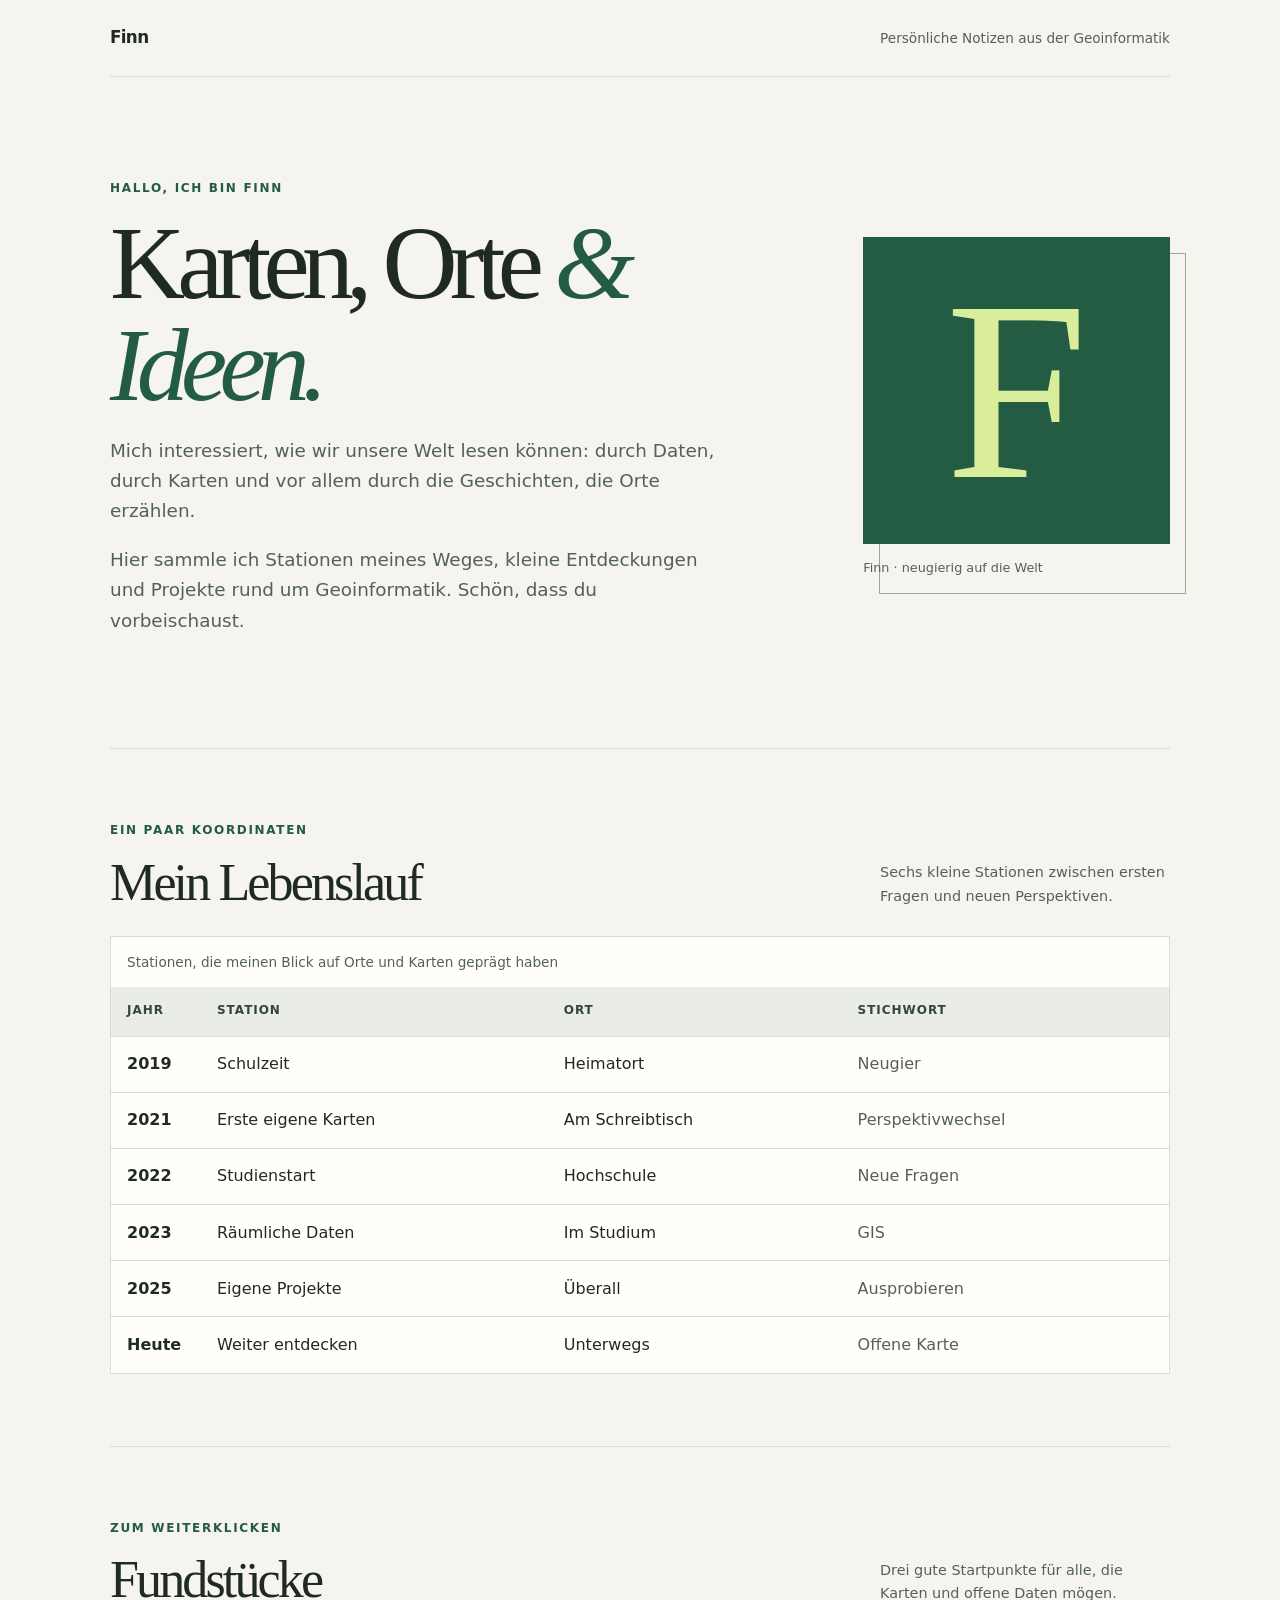
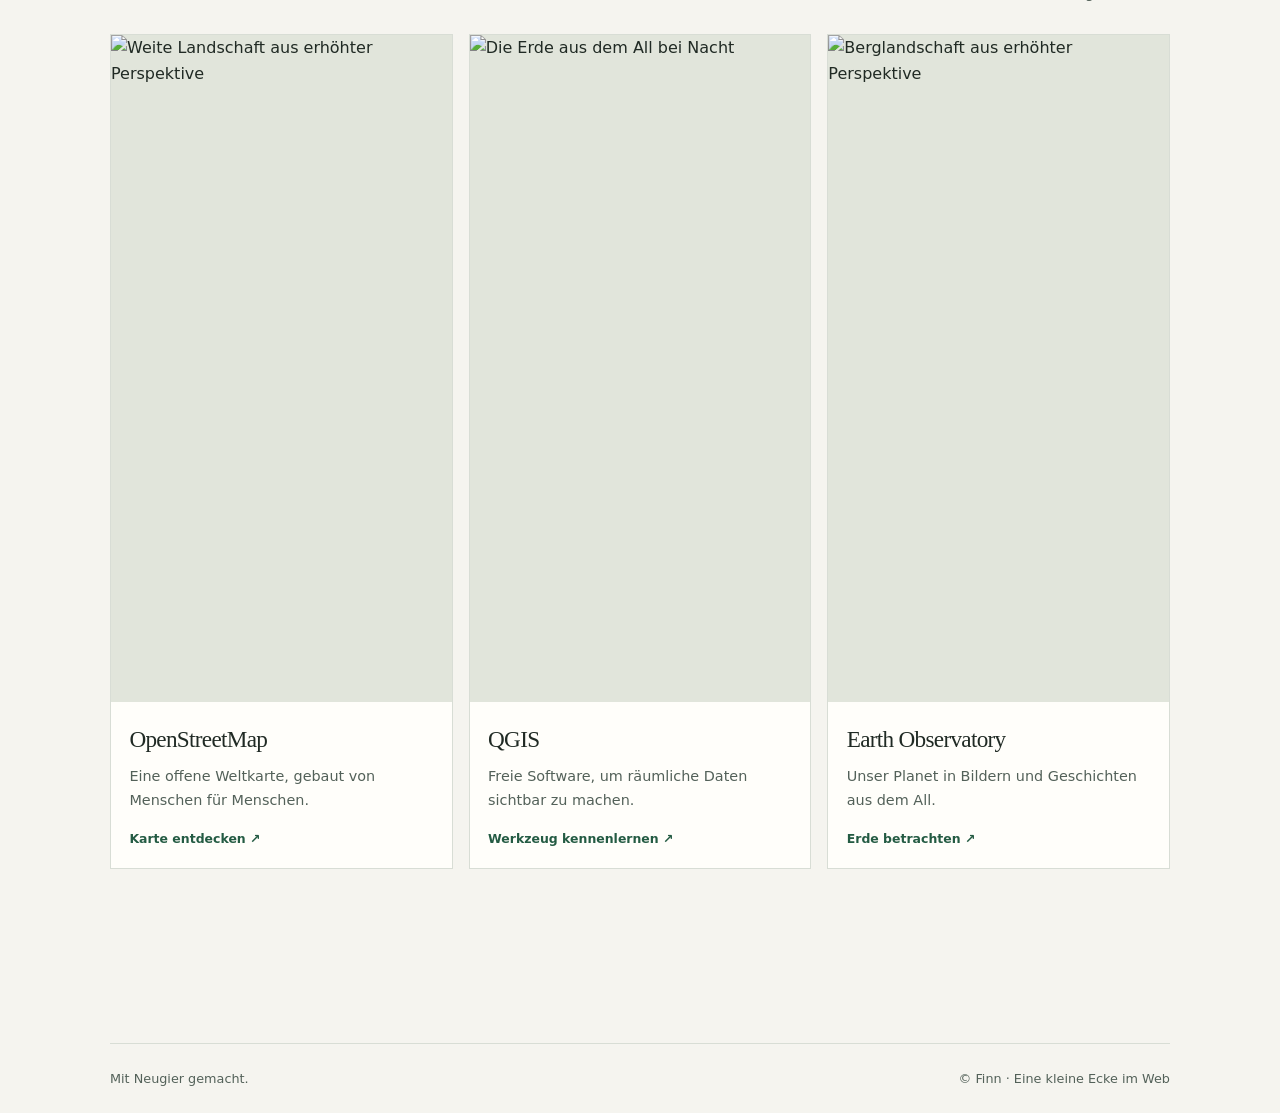
==== index.html @ 5c7593a6 "Meine erste Website" ====
<!doctype html>
<html lang="de">
<head>
  <meta charset="utf-8">
  <meta name="viewport" content="width=device-width, initial-scale=1">
  <meta name="theme-color" content="#f5f4ef">
  <meta name="description" content="Die persönliche Startseite von Finn – unterwegs zwischen Karten, Orten und Ideen.">
  <title>Finn — Karten, Orte, Ideen</title>
  <style>
    :root {
      color-scheme: light;
      --paper: #f5f4ef;
      --surface: #fffefa;
      --ink: #202a24;
      --muted: #536159;
      --line: #d8ddd5;
      --green: #245b43;
      --lime: #d9ed9a;
      --serif: Georgia, "Times New Roman", serif;
      --sans: system-ui, -apple-system, BlinkMacSystemFont, "Segoe UI", sans-serif;
    }

    * {
      box-sizing: border-box;
    }

    html {
      scroll-behavior: smooth;
    }

    body {
      margin: 0;
      background: var(--paper);
      color: var(--ink);
      font-family: var(--sans);
      font-size: 1rem;
      line-height: 1.65;
    }

    a {
      color: var(--green);
    }

    a:focus-visible {
      outline: 3px solid #9b5a16;
      outline-offset: 4px;
      border-radius: 2px;
    }

    .page {
      width: min(100% - 3rem, 1060px);
      margin-inline: auto;
    }

    .site-header {
      display: flex;
      align-items: center;
      justify-content: space-between;
      gap: 1rem;
      padding-block: 1.5rem;
      border-bottom: 1px solid var(--line);
    }

    .wordmark {
      color: var(--ink);
      font-size: 1.05rem;
      font-weight: 750;
      letter-spacing: -0.04em;
      text-decoration: none;
    }

    .header-note {
      margin: 0;
      color: var(--muted);
      font-size: 0.85rem;
    }

    main {
      padding-block: clamp(3rem, 8vw, 6.5rem);
    }

    .intro {
      display: grid;
      grid-template-columns: minmax(0, 1.5fr) minmax(220px, 0.7fr);
      align-items: center;
      gap: clamp(2rem, 8vw, 6rem);
      padding-bottom: clamp(4rem, 9vw, 7rem);
    }

    .eyebrow,
    .section-label {
      margin: 0 0 0.8rem;
      color: var(--green);
      font-size: 0.75rem;
      font-weight: 750;
      letter-spacing: 0.14em;
      text-transform: uppercase;
    }

    h1,
    h2,
    h3,
    p {
      margin-top: 0;
    }

    h1 {
      max-width: 700px;
      margin-bottom: 1.25rem;
      font-family: var(--serif);
      font-size: clamp(3.3rem, 9vw, 6.5rem);
      font-weight: 400;
      letter-spacing: -0.075em;
      line-height: 0.98;
    }

    h1 span {
      color: var(--green);
      font-style: italic;
    }

    .intro-copy {
      max-width: 610px;
      color: var(--muted);
      font-size: clamp(1rem, 1.7vw, 1.15rem);
    }

    .intro-copy p:last-child {
      margin-bottom: 0;
    }

    .brand-mark {
      margin: 0;
      position: relative;
      isolation: isolate;
    }

    .brand-mark::before {
      position: absolute;
      z-index: -1;
      inset: 1rem -1rem -1rem 1rem;
      border: 1px solid #9aa994;
      content: "";
    }

    .monogram {
      display: grid;
      width: 100%;
      aspect-ratio: 1;
      place-items: center;
      background: var(--green);
      color: var(--lime);
      font-family: var(--serif);
      font-size: clamp(9rem, 22vw, 16rem);
      line-height: 1;
    }

    .brand-mark figcaption {
      margin-top: 0.8rem;
      color: var(--muted);
      font-size: 0.8rem;
    }

    .section {
      padding-block: clamp(2.75rem, 6vw, 4.5rem);
      border-top: 1px solid var(--line);
    }

    .section-heading {
      display: flex;
      align-items: end;
      justify-content: space-between;
      gap: 1.5rem;
      margin-bottom: 1.6rem;
    }

    .section-heading h2 {
      margin-bottom: 0;
      font-family: var(--serif);
      font-size: clamp(2rem, 5vw, 3.25rem);
      font-weight: 400;
      letter-spacing: -0.055em;
      line-height: 1.1;
    }

    .section-heading > p {
      max-width: 290px;
      margin-bottom: 0.15rem;
      color: var(--muted);
      font-size: 0.9rem;
    }

    .table-wrap {
      overflow-x: auto;
      border: 1px solid var(--line);
      background: var(--surface);
    }

    table {
      width: 100%;
      border-collapse: collapse;
      text-align: left;
    }

    caption {
      padding: 0.85rem 1rem;
      color: var(--muted);
      font-size: 0.85rem;
      text-align: left;
    }

    th,
    td {
      padding: 0.9rem 1rem;
      border-top: 1px solid var(--line);
      vertical-align: top;
    }

    thead th {
      border-top: 0;
      background: #e9ede5;
      color: #34463a;
      font-size: 0.75rem;
      font-weight: 750;
      letter-spacing: 0.08em;
      text-transform: uppercase;
    }

    tbody th {
      width: 90px;
      font-variant-numeric: tabular-nums;
      font-weight: 650;
    }

    td:last-child {
      color: var(--muted);
    }

    .gallery {
      display: grid;
      grid-template-columns: repeat(3, minmax(0, 1fr));
      gap: 1rem;
    }

    .card {
      display: flex;
      min-width: 0;
      flex-direction: column;
      overflow: hidden;
      border: 1px solid var(--line);
      background: var(--surface);
      color: var(--ink);
      text-decoration: none;
      transition: transform 160ms ease, border-color 160ms ease;
    }

    .card:hover {
      transform: translateY(-4px);
      border-color: var(--green);
    }

    .card img {
      display: block;
      width: 100%;
      aspect-ratio: 1.35 / 1;
      background: #e1e5db;
      object-fit: cover;
    }

    .card-copy {
      display: flex;
      flex: 1;
      flex-direction: column;
      padding: 1.15rem;
    }

    .card h3 {
      margin-bottom: 0.4rem;
      font-family: var(--serif);
      font-size: 1.45rem;
      font-weight: 400;
      letter-spacing: -0.03em;
    }

    .card p {
      margin-bottom: 1rem;
      color: var(--muted);
      font-size: 0.9rem;
    }

    .card .card-link {
      margin-top: auto;
      color: var(--green);
      font-size: 0.78rem;
      font-weight: 750;
    }

    .site-footer {
      display: flex;
      justify-content: space-between;
      gap: 1rem;
      padding-block: 1.5rem;
      border-top: 1px solid var(--line);
      color: var(--muted);
      font-size: 0.8rem;
    }

    .site-footer p {
      margin: 0;
    }

    @media (max-width: 700px) {
      .intro {
        grid-template-columns: minmax(0, 1fr);
        gap: 2.5rem;
      }

      .brand-mark {
        width: min(75%, 340px);
        margin-inline: auto;
      }

      .section-heading {
        align-items: start;
        flex-direction: column;
        gap: 0.7rem;
      }

      .gallery {
        grid-template-columns: 1fr;
      }

      .card {
        display: grid;
        grid-template-columns: minmax(110px, 0.8fr) minmax(0, 1.2fr);
      }

      .card img {
        height: 100%;
        aspect-ratio: auto;
      }
    }

    @media (max-width: 460px) {
      .page {
        width: min(100% - 2rem, 1060px);
      }

      .header-note {
        max-width: 130px;
        text-align: right;
      }

      th,
      td {
        padding: 0.75rem 0.65rem;
      }

      thead th {
        font-size: 0.67rem;
      }

      .card {
        grid-template-columns: 1fr;
      }

      .card img {
        aspect-ratio: 1.8 / 1;
      }

      .site-footer {
        flex-direction: column;
      }
    }

    @media (prefers-reduced-motion: reduce) {
      *,
      *::before,
      *::after {
        scroll-behavior: auto !important;
        transition-duration: 0.01ms !important;
      }
    }
  </style>
</head>
<body>
  <div class="page">
    <header class="site-header">
      <a class="wordmark" href="#start" aria-label="Finn — zum Seitenanfang">Finn</a>
      <p class="header-note">Persönliche Notizen aus der Geoinformatik</p>
    </header>

    <main id="start">
      <section class="intro" aria-labelledby="intro-title">
        <div>
          <p class="eyebrow">Hallo, ich bin Finn</p>
          <h1 id="intro-title">Karten, Orte <span>&amp; Ideen.</span></h1>
          <div class="intro-copy">
            <p>Mich interessiert, wie wir unsere Welt lesen können: durch Daten, durch Karten und vor allem durch die Geschichten, die Orte erzählen.</p>
            <p>Hier sammle ich Stationen meines Weges, kleine Entdeckungen und Projekte rund um Geoinformatik. Schön, dass du vorbeischaust.</p>
          </div>
        </div>
        <figure class="brand-mark">
          <div class="monogram" role="img" aria-label="Logo mit dem Buchstaben F">F</div>
          <figcaption>Finn · neugierig auf die Welt</figcaption>
        </figure>
      </section>

      <section class="section" aria-labelledby="weg-title">
        <div class="section-heading">
          <div>
            <p class="section-label">Ein paar Koordinaten</p>
            <h2 id="weg-title">Mein Lebenslauf</h2>
          </div>
          <p>Sechs kleine Stationen zwischen ersten Fragen und neuen Perspektiven.</p>
        </div>
        <div class="table-wrap">
          <table>
            <caption>Stationen, die meinen Blick auf Orte und Karten geprägt haben</caption>
            <thead>
              <tr>
                <th scope="col">Jahr</th>
                <th scope="col">Station</th>
                <th scope="col">Ort</th>
                <th scope="col">Stichwort</th>
              </tr>
            </thead>
            <tbody>
              <tr>
                <th scope="row">2019</th>
                <td>Schulzeit</td>
                <td>Heimatort</td>
                <td>Neugier</td>
              </tr>
              <tr>
                <th scope="row">2021</th>
                <td>Erste eigene Karten</td>
                <td>Am Schreibtisch</td>
                <td>Perspektivwechsel</td>
              </tr>
              <tr>
                <th scope="row">2022</th>
                <td>Studienstart</td>
                <td>Hochschule</td>
                <td>Neue Fragen</td>
              </tr>
              <tr>
                <th scope="row">2023</th>
                <td>Räumliche Daten</td>
                <td>Im Studium</td>
                <td>GIS</td>
              </tr>
              <tr>
                <th scope="row">2025</th>
                <td>Eigene Projekte</td>
                <td>Überall</td>
                <td>Ausprobieren</td>
              </tr>
              <tr>
                <th scope="row">Heute</th>
                <td>Weiter entdecken</td>
                <td>Unterwegs</td>
                <td>Offene Karte</td>
              </tr>
            </tbody>
          </table>
        </div>
      </section>

      <section class="section" aria-labelledby="fundstuecke-title">
        <div class="section-heading">
          <div>
            <p class="section-label">Zum Weiterklicken</p>
            <h2 id="fundstuecke-title">Fundstücke</h2>
          </div>
          <p>Drei gute Startpunkte für alle, die Karten und offene Daten mögen.</p>
        </div>
        <div class="gallery">
          <a class="card" href="https://www.openstreetmap.org/" target="_blank" rel="noopener noreferrer" aria-label="OpenStreetMap öffnen (neuer Tab)">
            <img src="https://images.unsplash.com/photo-1500530855697-b586d89ba3ee?auto=format&amp;fit=crop&amp;w=900&amp;q=85" alt="Weite Landschaft aus erhöhter Perspektive" width="900" height="667" loading="lazy">
            <div class="card-copy">
              <h3>OpenStreetMap</h3>
              <p>Eine offene Weltkarte, gebaut von Menschen für Menschen.</p>
              <span class="card-link">Karte entdecken ↗</span>
            </div>
          </a>
          <a class="card" href="https://qgis.org/" target="_blank" rel="noopener noreferrer" aria-label="QGIS öffnen (neuer Tab)">
            <img src="https://images.unsplash.com/photo-1451187580459-43490279c0fa?auto=format&amp;fit=crop&amp;w=900&amp;q=85" alt="Die Erde aus dem All bei Nacht" width="900" height="667" loading="lazy">
            <div class="card-copy">
              <h3>QGIS</h3>
              <p>Freie Software, um räumliche Daten sichtbar zu machen.</p>
              <span class="card-link">Werkzeug kennenlernen ↗</span>
            </div>
          </a>
          <a class="card" href="https://earthobservatory.nasa.gov/" target="_blank" rel="noopener noreferrer" aria-label="NASA Earth Observatory öffnen (neuer Tab)">
            <img src="https://images.unsplash.com/photo-1464822759023-fed622ff2c3b?auto=format&amp;fit=crop&amp;w=900&amp;q=85" alt="Berglandschaft aus erhöhter Perspektive" width="900" height="667" loading="lazy">
            <div class="card-copy">
              <h3>Earth Observatory</h3>
              <p>Unser Planet in Bildern und Geschichten aus dem All.</p>
              <span class="card-link">Erde betrachten ↗</span>
            </div>
          </a>
        </div>
      </section>
    </main>

    <footer class="site-footer">
      <p>Mit Neugier gemacht.</p>
      <p>© Finn · Eine kleine Ecke im Web</p>
    </footer>
  </div>
</body>
</html>
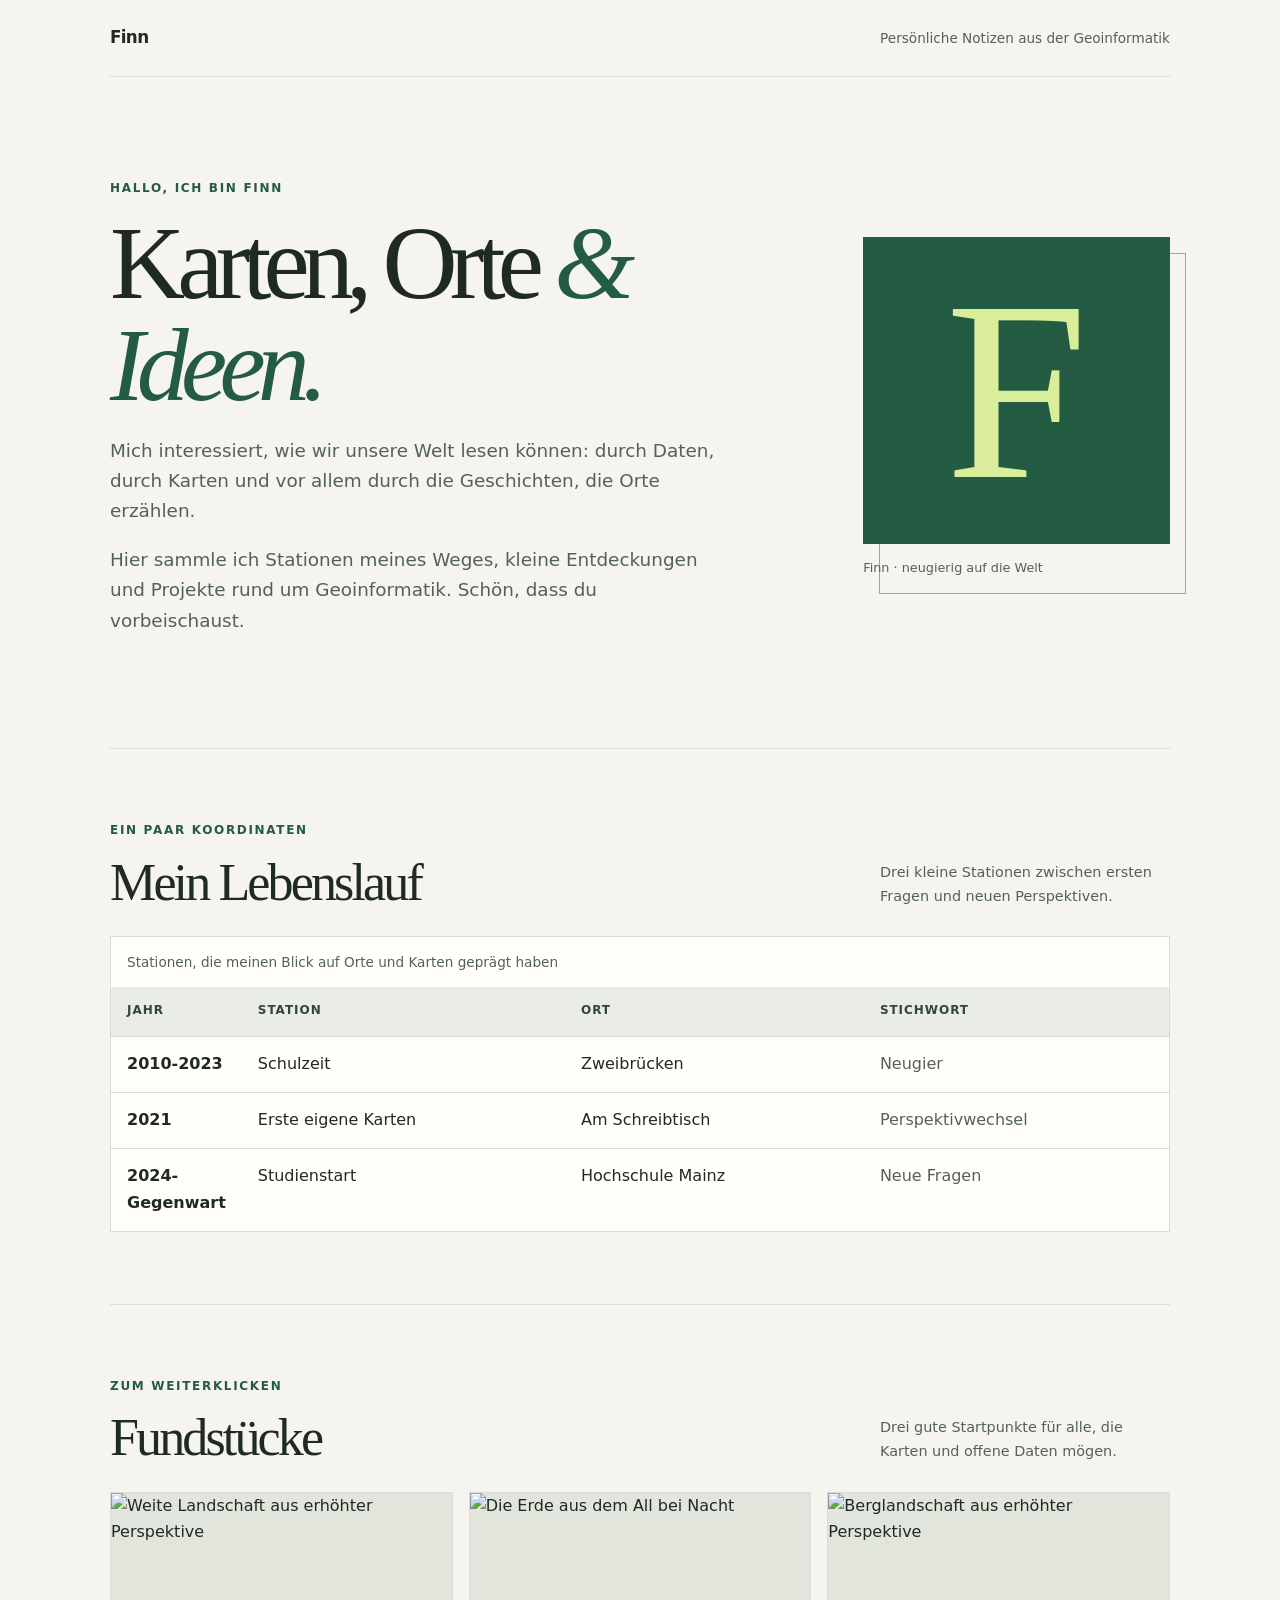
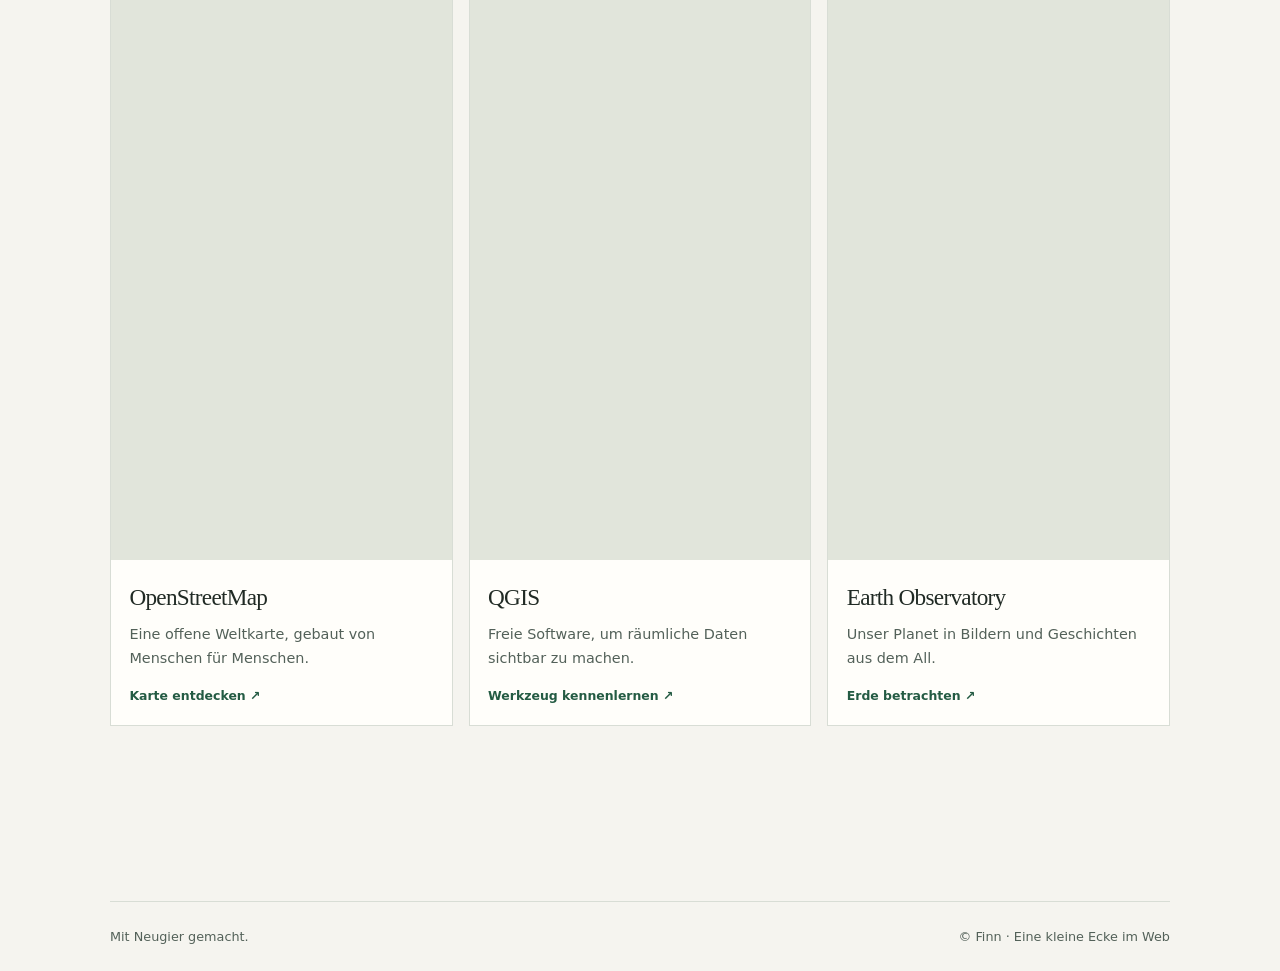
==== commit fc55cdd5: "Aktualisierung12" ====
--- a/index.html
+++ b/index.html
@@ -412,7 +412,7 @@
             <p class="section-label">Ein paar Koordinaten</p>
             <h2 id="weg-title">Mein Lebenslauf</h2>
           </div>
-          <p>Sechs kleine Stationen zwischen ersten Fragen und neuen Perspektiven.</p>
+          <p>Drei kleine Stationen zwischen ersten Fragen und neuen Perspektiven.</p>
         </div>
         <div class="table-wrap">
           <table>
@@ -427,9 +427,9 @@
             </thead>
             <tbody>
               <tr>
-                <th scope="row">2019</th>
+                <th scope="row">2010-2023</th>
                 <td>Schulzeit</td>
-                <td>Heimatort</td>
+                <td>Zweibrücken</td>
                 <td>Neugier</td>
               </tr>
               <tr>
@@ -439,29 +439,12 @@
                 <td>Perspektivwechsel</td>
               </tr>
               <tr>
-                <th scope="row">2022</th>
+                <th scope="row">2024-Gegenwart</th>
                 <td>Studienstart</td>
-                <td>Hochschule</td>
+                <td>Hochschule Mainz</td>
                 <td>Neue Fragen</td>
               </tr>
-              <tr>
-                <th scope="row">2023</th>
-                <td>Räumliche Daten</td>
-                <td>Im Studium</td>
-                <td>GIS</td>
-              </tr>
-              <tr>
-                <th scope="row">2025</th>
-                <td>Eigene Projekte</td>
-                <td>Überall</td>
-                <td>Ausprobieren</td>
-              </tr>
-              <tr>
-                <th scope="row">Heute</th>
-                <td>Weiter entdecken</td>
-                <td>Unterwegs</td>
-                <td>Offene Karte</td>
-              </tr>
+              
             </tbody>
           </table>
         </div>
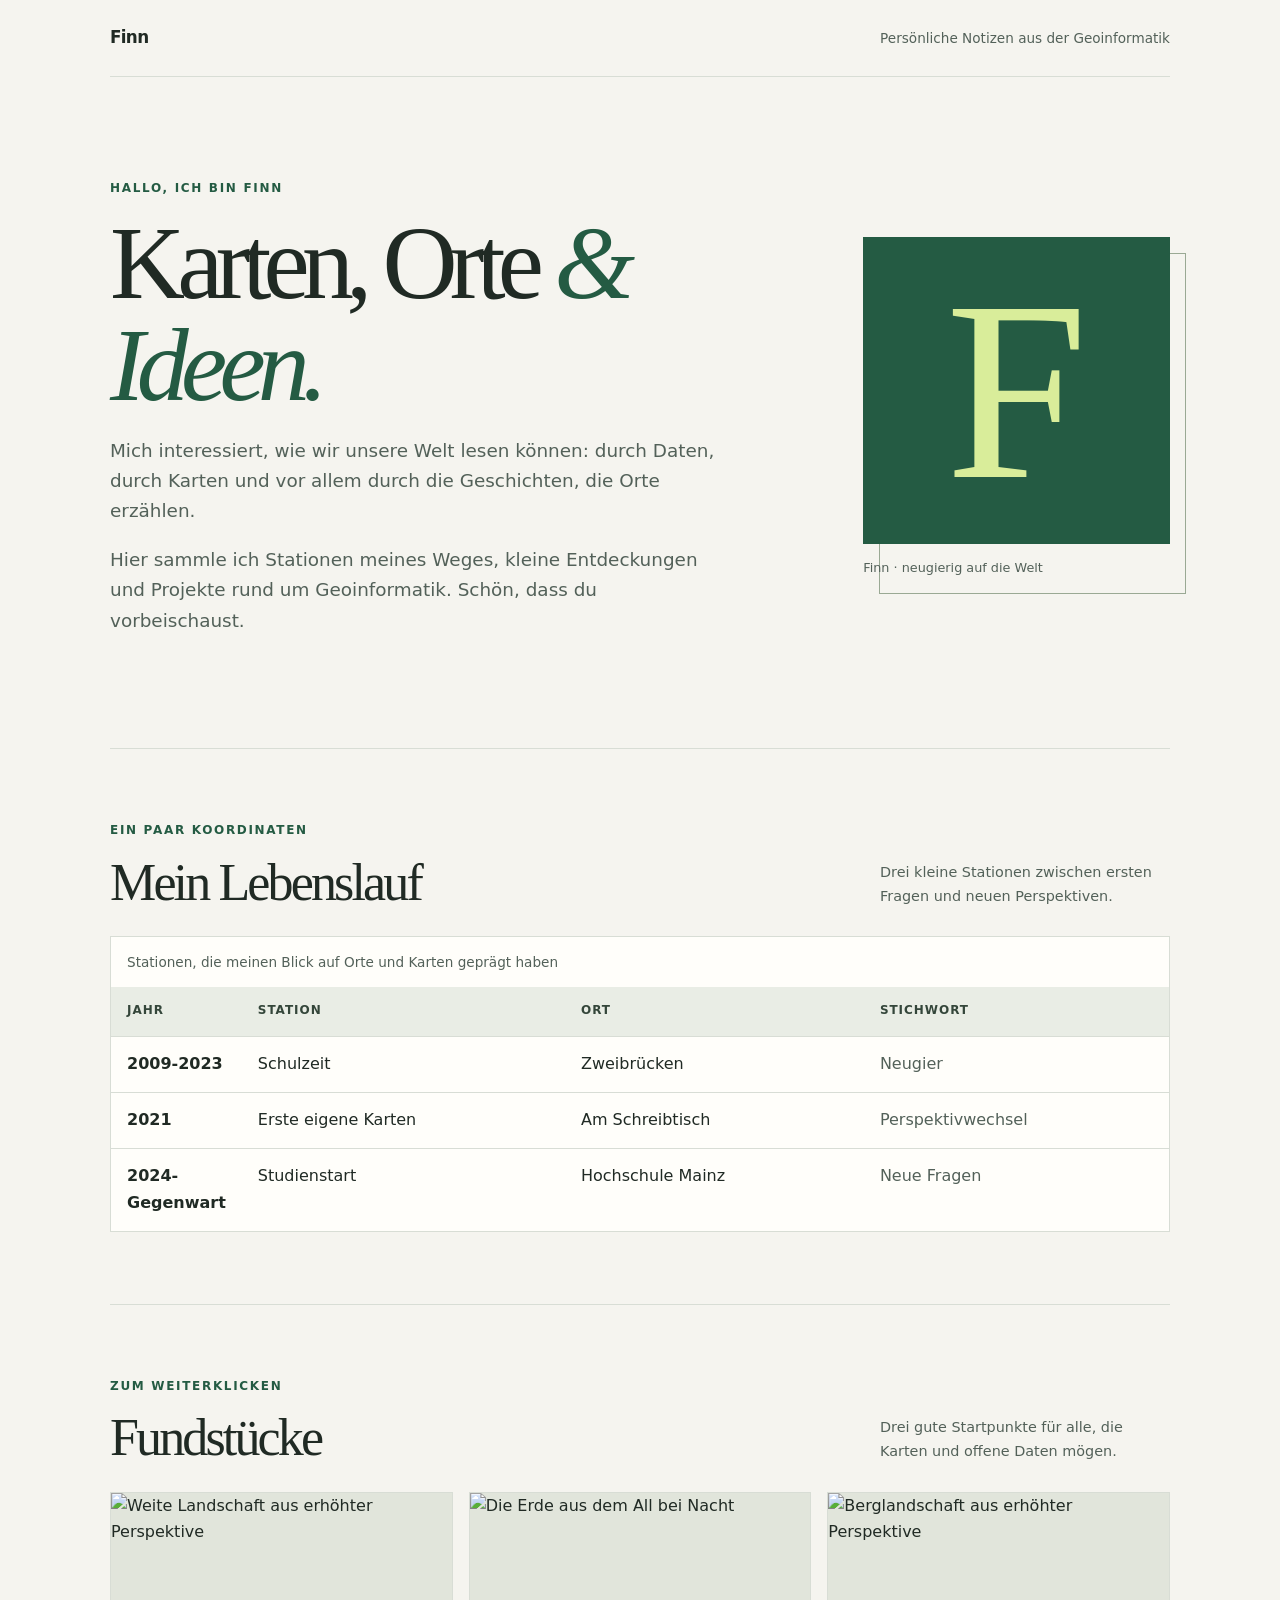
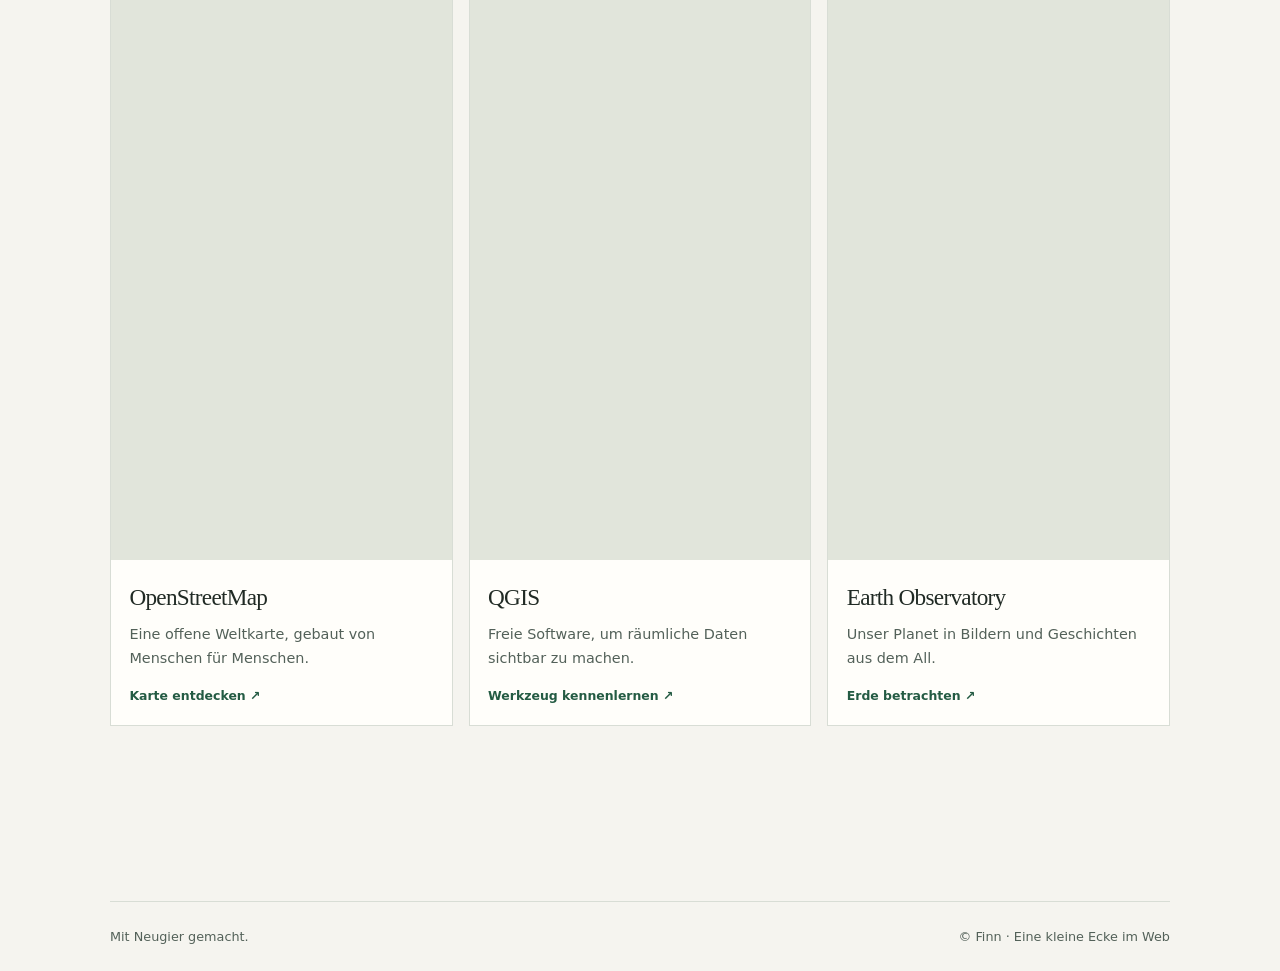
==== commit 68e289e0: "2" ====
--- a/index.html
+++ b/index.html
@@ -427,7 +427,7 @@
             </thead>
             <tbody>
               <tr>
-                <th scope="row">2010-2023</th>
+                <th scope="row">2009-2023</th>
                 <td>Schulzeit</td>
                 <td>Zweibrücken</td>
                 <td>Neugier</td>
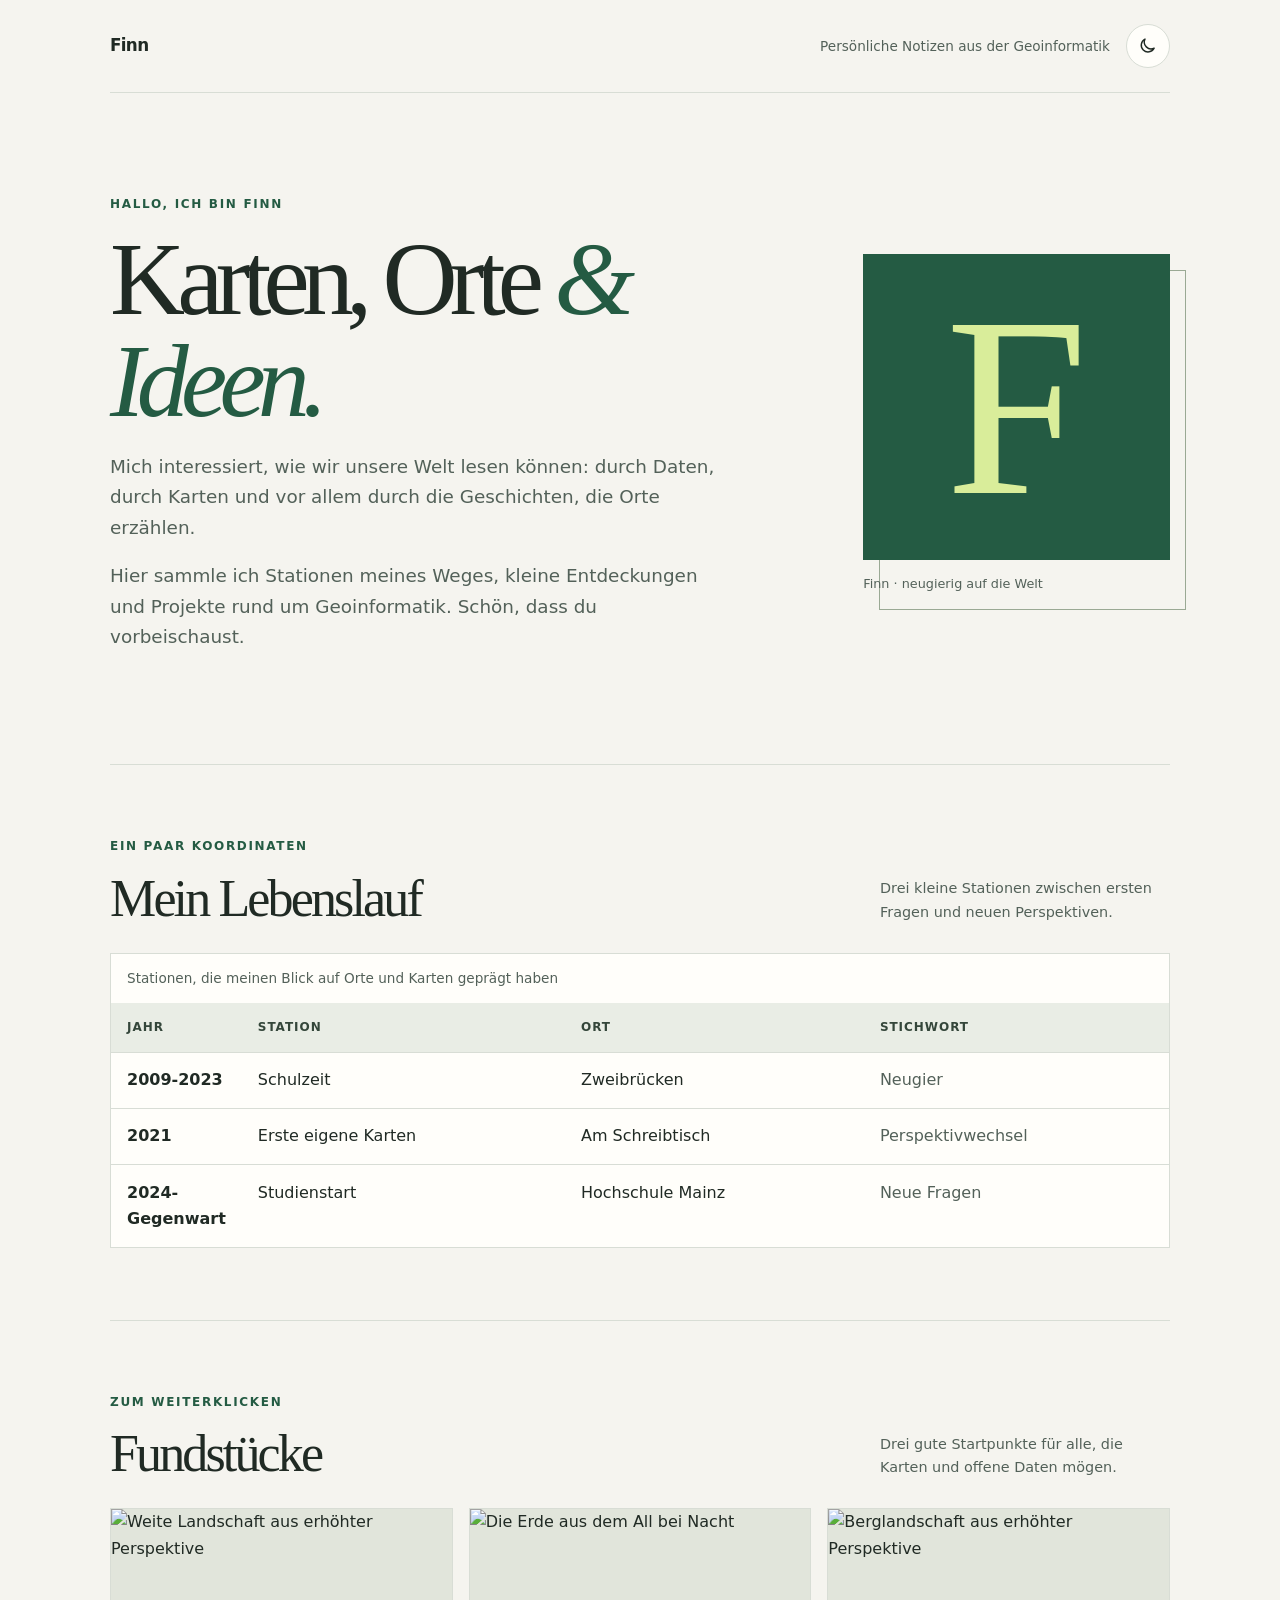
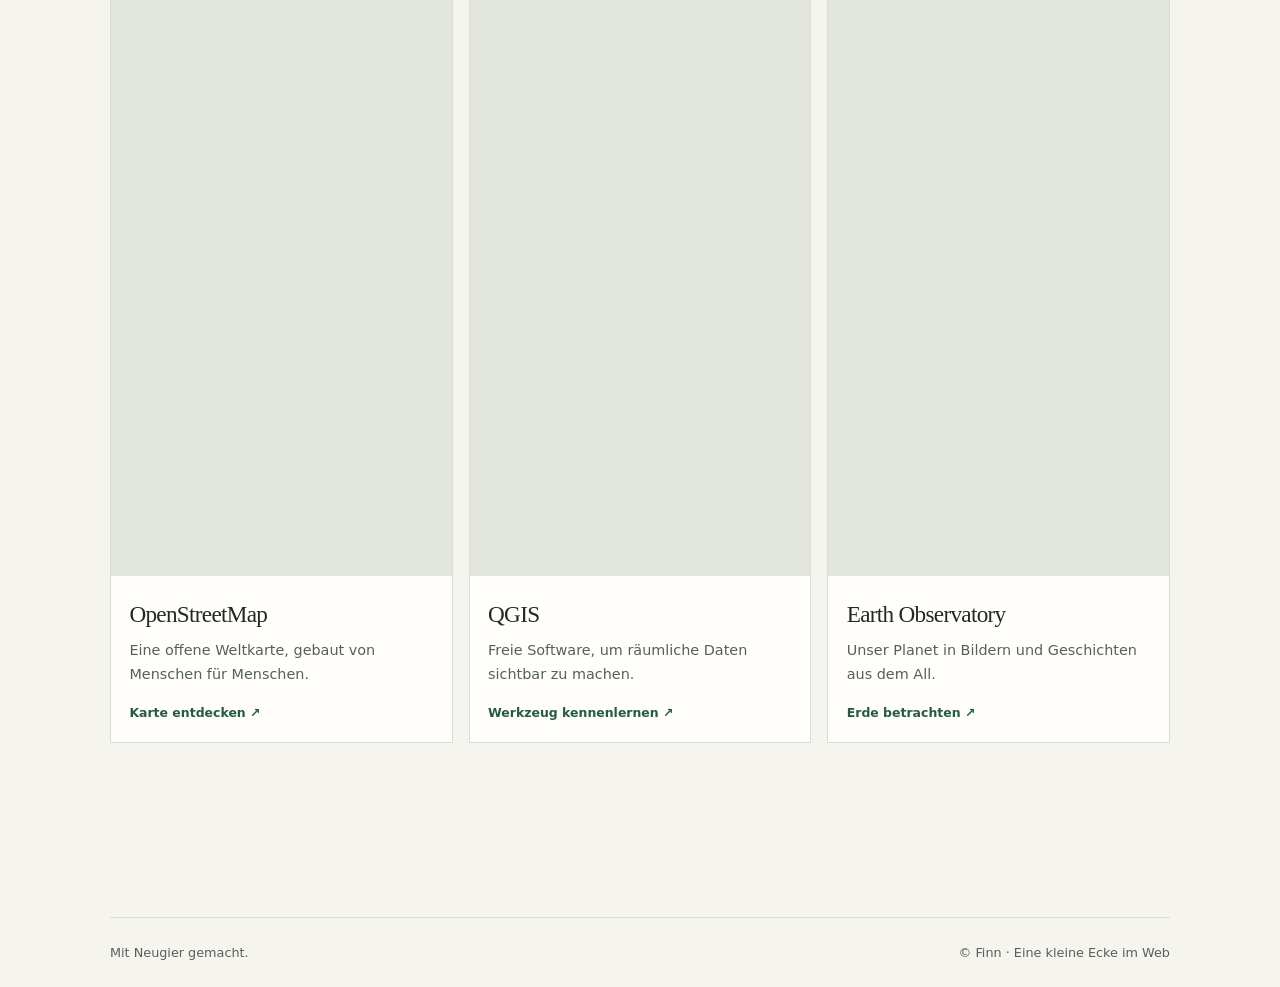
==== commit d839650e: "Dark mode einfügen" ====
--- a/index.html
+++ b/index.html
@@ -6,388 +6,24 @@
   <meta name="theme-color" content="#f5f4ef">
   <meta name="description" content="Die persönliche Startseite von Finn – unterwegs zwischen Karten, Orten und Ideen.">
   <title>Finn — Karten, Orte, Ideen</title>
-  <style>
-    :root {
-      color-scheme: light;
-      --paper: #f5f4ef;
-      --surface: #fffefa;
-      --ink: #202a24;
-      --muted: #536159;
-      --line: #d8ddd5;
-      --green: #245b43;
-      --lime: #d9ed9a;
-      --serif: Georgia, "Times New Roman", serif;
-      --sans: system-ui, -apple-system, BlinkMacSystemFont, "Segoe UI", sans-serif;
-    }
-
-    * {
-      box-sizing: border-box;
-    }
-
-    html {
-      scroll-behavior: smooth;
-    }
-
-    body {
-      margin: 0;
-      background: var(--paper);
-      color: var(--ink);
-      font-family: var(--sans);
-      font-size: 1rem;
-      line-height: 1.65;
-    }
-
-    a {
-      color: var(--green);
-    }
-
-    a:focus-visible {
-      outline: 3px solid #9b5a16;
-      outline-offset: 4px;
-      border-radius: 2px;
-    }
-
-    .page {
-      width: min(100% - 3rem, 1060px);
-      margin-inline: auto;
-    }
-
-    .site-header {
-      display: flex;
-      align-items: center;
-      justify-content: space-between;
-      gap: 1rem;
-      padding-block: 1.5rem;
-      border-bottom: 1px solid var(--line);
-    }
-
-    .wordmark {
-      color: var(--ink);
-      font-size: 1.05rem;
-      font-weight: 750;
-      letter-spacing: -0.04em;
-      text-decoration: none;
-    }
-
-    .header-note {
-      margin: 0;
-      color: var(--muted);
-      font-size: 0.85rem;
-    }
-
-    main {
-      padding-block: clamp(3rem, 8vw, 6.5rem);
-    }
-
-    .intro {
-      display: grid;
-      grid-template-columns: minmax(0, 1.5fr) minmax(220px, 0.7fr);
-      align-items: center;
-      gap: clamp(2rem, 8vw, 6rem);
-      padding-bottom: clamp(4rem, 9vw, 7rem);
-    }
-
-    .eyebrow,
-    .section-label {
-      margin: 0 0 0.8rem;
-      color: var(--green);
-      font-size: 0.75rem;
-      font-weight: 750;
-      letter-spacing: 0.14em;
-      text-transform: uppercase;
-    }
-
-    h1,
-    h2,
-    h3,
-    p {
-      margin-top: 0;
-    }
-
-    h1 {
-      max-width: 700px;
-      margin-bottom: 1.25rem;
-      font-family: var(--serif);
-      font-size: clamp(3.3rem, 9vw, 6.5rem);
-      font-weight: 400;
-      letter-spacing: -0.075em;
-      line-height: 0.98;
-    }
-
-    h1 span {
-      color: var(--green);
-      font-style: italic;
-    }
-
-    .intro-copy {
-      max-width: 610px;
-      color: var(--muted);
-      font-size: clamp(1rem, 1.7vw, 1.15rem);
-    }
-
-    .intro-copy p:last-child {
-      margin-bottom: 0;
-    }
-
-    .brand-mark {
-      margin: 0;
-      position: relative;
-      isolation: isolate;
-    }
-
-    .brand-mark::before {
-      position: absolute;
-      z-index: -1;
-      inset: 1rem -1rem -1rem 1rem;
-      border: 1px solid #9aa994;
-      content: "";
-    }
-
-    .monogram {
-      display: grid;
-      width: 100%;
-      aspect-ratio: 1;
-      place-items: center;
-      background: var(--green);
-      color: var(--lime);
-      font-family: var(--serif);
-      font-size: clamp(9rem, 22vw, 16rem);
-      line-height: 1;
-    }
-
-    .brand-mark figcaption {
-      margin-top: 0.8rem;
-      color: var(--muted);
-      font-size: 0.8rem;
-    }
-
-    .section {
-      padding-block: clamp(2.75rem, 6vw, 4.5rem);
-      border-top: 1px solid var(--line);
-    }
-
-    .section-heading {
-      display: flex;
-      align-items: end;
-      justify-content: space-between;
-      gap: 1.5rem;
-      margin-bottom: 1.6rem;
-    }
-
-    .section-heading h2 {
-      margin-bottom: 0;
-      font-family: var(--serif);
-      font-size: clamp(2rem, 5vw, 3.25rem);
-      font-weight: 400;
-      letter-spacing: -0.055em;
-      line-height: 1.1;
-    }
-
-    .section-heading > p {
-      max-width: 290px;
-      margin-bottom: 0.15rem;
-      color: var(--muted);
-      font-size: 0.9rem;
-    }
-
-    .table-wrap {
-      overflow-x: auto;
-      border: 1px solid var(--line);
-      background: var(--surface);
-    }
-
-    table {
-      width: 100%;
-      border-collapse: collapse;
-      text-align: left;
-    }
-
-    caption {
-      padding: 0.85rem 1rem;
-      color: var(--muted);
-      font-size: 0.85rem;
-      text-align: left;
-    }
-
-    th,
-    td {
-      padding: 0.9rem 1rem;
-      border-top: 1px solid var(--line);
-      vertical-align: top;
-    }
-
-    thead th {
-      border-top: 0;
-      background: #e9ede5;
-      color: #34463a;
-      font-size: 0.75rem;
-      font-weight: 750;
-      letter-spacing: 0.08em;
-      text-transform: uppercase;
-    }
-
-    tbody th {
-      width: 90px;
-      font-variant-numeric: tabular-nums;
-      font-weight: 650;
-    }
-
-    td:last-child {
-      color: var(--muted);
-    }
-
-    .gallery {
-      display: grid;
-      grid-template-columns: repeat(3, minmax(0, 1fr));
-      gap: 1rem;
-    }
-
-    .card {
-      display: flex;
-      min-width: 0;
-      flex-direction: column;
-      overflow: hidden;
-      border: 1px solid var(--line);
-      background: var(--surface);
-      color: var(--ink);
-      text-decoration: none;
-      transition: transform 160ms ease, border-color 160ms ease;
-    }
-
-    .card:hover {
-      transform: translateY(-4px);
-      border-color: var(--green);
-    }
-
-    .card img {
-      display: block;
-      width: 100%;
-      aspect-ratio: 1.35 / 1;
-      background: #e1e5db;
-      object-fit: cover;
-    }
-
-    .card-copy {
-      display: flex;
-      flex: 1;
-      flex-direction: column;
-      padding: 1.15rem;
-    }
-
-    .card h3 {
-      margin-bottom: 0.4rem;
-      font-family: var(--serif);
-      font-size: 1.45rem;
-      font-weight: 400;
-      letter-spacing: -0.03em;
-    }
-
-    .card p {
-      margin-bottom: 1rem;
-      color: var(--muted);
-      font-size: 0.9rem;
-    }
-
-    .card .card-link {
-      margin-top: auto;
-      color: var(--green);
-      font-size: 0.78rem;
-      font-weight: 750;
-    }
-
-    .site-footer {
-      display: flex;
-      justify-content: space-between;
-      gap: 1rem;
-      padding-block: 1.5rem;
-      border-top: 1px solid var(--line);
-      color: var(--muted);
-      font-size: 0.8rem;
-    }
-
-    .site-footer p {
-      margin: 0;
-    }
-
-    @media (max-width: 700px) {
-      .intro {
-        grid-template-columns: minmax(0, 1fr);
-        gap: 2.5rem;
-      }
-
-      .brand-mark {
-        width: min(75%, 340px);
-        margin-inline: auto;
-      }
-
-      .section-heading {
-        align-items: start;
-        flex-direction: column;
-        gap: 0.7rem;
-      }
-
-      .gallery {
-        grid-template-columns: 1fr;
-      }
-
-      .card {
-        display: grid;
-        grid-template-columns: minmax(110px, 0.8fr) minmax(0, 1.2fr);
-      }
-
-      .card img {
-        height: 100%;
-        aspect-ratio: auto;
-      }
-    }
-
-    @media (max-width: 460px) {
-      .page {
-        width: min(100% - 2rem, 1060px);
-      }
-
-      .header-note {
-        max-width: 130px;
-        text-align: right;
-      }
-
-      th,
-      td {
-        padding: 0.75rem 0.65rem;
-      }
-
-      thead th {
-        font-size: 0.67rem;
-      }
-
-      .card {
-        grid-template-columns: 1fr;
-      }
-
-      .card img {
-        aspect-ratio: 1.8 / 1;
-      }
-
-      .site-footer {
-        flex-direction: column;
-      }
-    }
-
-    @media (prefers-reduced-motion: reduce) {
-      *,
-      *::before,
-      *::after {
-        scroll-behavior: auto !important;
-        transition-duration: 0.01ms !important;
-      }
-    }
-  </style>
+  <link rel="stylesheet" href="styles.css">
 </head>
 <body>
   <div class="page">
     <header class="site-header">
       <a class="wordmark" href="#start" aria-label="Finn — zum Seitenanfang">Finn</a>
-      <p class="header-note">Persönliche Notizen aus der Geoinformatik</p>
+      <div class="header-actions">
+        <p class="header-note">Persönliche Notizen aus der Geoinformatik</p>
+        <button class="theme-toggle" type="button" aria-label="Dark Mode aktivieren" title="Dark Mode aktivieren">
+          <svg class="moon-icon" viewBox="0 0 24 24" aria-hidden="true">
+            <path d="M20.2 15.2A8.5 8.5 0 0 1 8.8 3.8 8.5 8.5 0 1 0 20.2 15.2Z"></path>
+          </svg>
+          <svg class="sun-icon" viewBox="0 0 24 24" aria-hidden="true">
+            <circle cx="12" cy="12" r="4"></circle>
+            <path d="M12 2v2m0 16v2M4.93 4.93l1.42 1.42m11.3 11.3 1.42 1.42M2 12h2m16 0h2M4.93 19.07l1.42-1.42m11.3-11.3 1.42-1.42"></path>
+          </svg>
+        </button>
+      </div>
     </header>
 
     <main id="start">
@@ -492,5 +128,20 @@
       <p>© Finn · Eine kleine Ecke im Web</p>
     </footer>
   </div>
+    <script>
+      const themeToggle = document.querySelector(".theme-toggle");
+      const themeColor = document.querySelector('meta[name="theme-color"]');
+
+      themeToggle.addEventListener("click", () => {
+        const isDark = document.documentElement.dataset.theme !== "dark";
+        const nextTheme = isDark ? "dark" : "light";
+        const nextLabel = isDark ? "Light Mode aktivieren" : "Dark Mode aktivieren";
+
+        document.documentElement.dataset.theme = nextTheme;
+        themeToggle.setAttribute("aria-label", nextLabel);
+        themeToggle.title = nextLabel;
+        themeColor.content = isDark ? "#171d19" : "#f5f4ef";
+      });
+    </script>
 </body>
 </html>
--- a/styles.css
+++ b/styles.css
@@ -0,0 +1,447 @@
+:root {
+  color-scheme: light;
+  --paper: #f5f4ef;
+  --surface: #fffefa;
+  --ink: #202a24;
+  --muted: #536159;
+  --line: #d8ddd5;
+  --green: #245b43;
+  --lime: #d9ed9a;
+  --brand-bg: #245b43;
+  --table-heading-bg: #e9ede5;
+  --table-heading-ink: #34463a;
+  --image-bg: #e1e5db;
+  --focus: #9b5a16;
+  --serif: Georgia, "Times New Roman", serif;
+  --sans: system-ui, -apple-system, BlinkMacSystemFont, "Segoe UI", sans-serif;
+}
+
+:root[data-theme="dark"] {
+  color-scheme: dark;
+  --paper: #171d19;
+  --surface: #222b25;
+  --ink: #edf2ea;
+  --muted: #b5c0b7;
+  --line: #39453d;
+  --green: #a4d4af;
+  --brand-bg: #294d38;
+  --table-heading-bg: #2d3931;
+  --table-heading-ink: #e2ebe2;
+  --image-bg: #303a33;
+  --focus: #f0bd78;
+}
+
+* {
+  box-sizing: border-box;
+}
+
+html {
+  scroll-behavior: smooth;
+}
+
+body {
+  margin: 0;
+  background: var(--paper);
+  color: var(--ink);
+  font-family: var(--sans);
+  font-size: 1rem;
+  line-height: 1.65;
+}
+
+a {
+  color: var(--green);
+}
+
+a:focus-visible {
+  outline: 3px solid var(--focus);
+  outline-offset: 4px;
+  border-radius: 2px;
+}
+
+.page {
+  width: min(100% - 3rem, 1060px);
+  margin-inline: auto;
+}
+
+.site-header {
+  display: flex;
+  align-items: center;
+  justify-content: space-between;
+  gap: 1rem;
+  padding-block: 1.5rem;
+  border-bottom: 1px solid var(--line);
+}
+
+.header-actions {
+  display: flex;
+  align-items: center;
+  gap: 1rem;
+}
+
+.wordmark {
+  color: var(--ink);
+  font-size: 1.05rem;
+  font-weight: 750;
+  letter-spacing: -0.04em;
+  text-decoration: none;
+}
+
+.header-note {
+  margin: 0;
+  color: var(--muted);
+  font-size: 0.85rem;
+}
+
+.theme-toggle {
+  display: grid;
+  width: 2.75rem;
+  height: 2.75rem;
+  flex: 0 0 auto;
+  place-items: center;
+  border: 1px solid var(--line);
+  border-radius: 50%;
+  background: var(--surface);
+  color: var(--ink);
+  cursor: pointer;
+  transition: background-color 160ms ease, border-color 160ms ease, color 160ms ease;
+}
+
+.theme-toggle:hover {
+  border-color: var(--green);
+  color: var(--green);
+}
+
+.theme-toggle:focus-visible {
+  outline: 3px solid var(--focus);
+  outline-offset: 3px;
+}
+
+.theme-toggle svg {
+  width: 1.2rem;
+  height: 1.2rem;
+  fill: none;
+  stroke: currentColor;
+  stroke-linecap: round;
+  stroke-linejoin: round;
+  stroke-width: 1.8;
+}
+
+.theme-toggle .sun-icon,
+:root[data-theme="dark"] .theme-toggle .moon-icon {
+  display: none;
+}
+
+:root[data-theme="dark"] .theme-toggle .sun-icon {
+  display: block;
+}
+
+main {
+  padding-block: clamp(3rem, 8vw, 6.5rem);
+}
+
+.intro {
+  display: grid;
+  grid-template-columns: minmax(0, 1.5fr) minmax(220px, 0.7fr);
+  align-items: center;
+  gap: clamp(2rem, 8vw, 6rem);
+  padding-bottom: clamp(4rem, 9vw, 7rem);
+}
+
+.eyebrow,
+.section-label {
+  margin: 0 0 0.8rem;
+  color: var(--green);
+  font-size: 0.75rem;
+  font-weight: 750;
+  letter-spacing: 0.14em;
+  text-transform: uppercase;
+}
+
+h1,
+h2,
+h3,
+p {
+  margin-top: 0;
+}
+
+h1 {
+  max-width: 700px;
+  margin-bottom: 1.25rem;
+  font-family: var(--serif);
+  font-size: clamp(3.3rem, 9vw, 6.5rem);
+  font-weight: 400;
+  letter-spacing: -0.075em;
+  line-height: 0.98;
+}
+
+h1 span {
+  color: var(--green);
+  font-style: italic;
+}
+
+.intro-copy {
+  max-width: 610px;
+  color: var(--muted);
+  font-size: clamp(1rem, 1.7vw, 1.15rem);
+}
+
+.intro-copy p:last-child {
+  margin-bottom: 0;
+}
+
+.brand-mark {
+  margin: 0;
+  position: relative;
+  isolation: isolate;
+}
+
+.brand-mark::before {
+  position: absolute;
+  z-index: -1;
+  inset: 1rem -1rem -1rem 1rem;
+  border: 1px solid #9aa994;
+  content: "";
+}
+
+.monogram {
+  display: grid;
+  width: 100%;
+  aspect-ratio: 1;
+  place-items: center;
+  background: var(--brand-bg);
+  color: var(--lime);
+  font-family: var(--serif);
+  font-size: clamp(9rem, 22vw, 16rem);
+  line-height: 1;
+}
+
+.brand-mark figcaption {
+  margin-top: 0.8rem;
+  color: var(--muted);
+  font-size: 0.8rem;
+}
+
+.section {
+  padding-block: clamp(2.75rem, 6vw, 4.5rem);
+  border-top: 1px solid var(--line);
+}
+
+.section-heading {
+  display: flex;
+  align-items: end;
+  justify-content: space-between;
+  gap: 1.5rem;
+  margin-bottom: 1.6rem;
+}
+
+.section-heading h2 {
+  margin-bottom: 0;
+  font-family: var(--serif);
+  font-size: clamp(2rem, 5vw, 3.25rem);
+  font-weight: 400;
+  letter-spacing: -0.055em;
+  line-height: 1.1;
+}
+
+.section-heading > p {
+  max-width: 290px;
+  margin-bottom: 0.15rem;
+  color: var(--muted);
+  font-size: 0.9rem;
+}
+
+.table-wrap {
+  overflow-x: auto;
+  border: 1px solid var(--line);
+  background: var(--surface);
+}
+
+table {
+  width: 100%;
+  border-collapse: collapse;
+  text-align: left;
+}
+
+caption {
+  padding: 0.85rem 1rem;
+  color: var(--muted);
+  font-size: 0.85rem;
+  text-align: left;
+}
+
+th,
+td {
+  padding: 0.9rem 1rem;
+  border-top: 1px solid var(--line);
+  vertical-align: top;
+}
+
+thead th {
+  border-top: 0;
+  background: var(--table-heading-bg);
+  color: var(--table-heading-ink);
+  font-size: 0.75rem;
+  font-weight: 750;
+  letter-spacing: 0.08em;
+  text-transform: uppercase;
+}
+
+tbody th {
+  width: 90px;
+  font-variant-numeric: tabular-nums;
+  font-weight: 650;
+}
+
+td:last-child {
+  color: var(--muted);
+}
+
+.gallery {
+  display: grid;
+  grid-template-columns: repeat(3, minmax(0, 1fr));
+  gap: 1rem;
+}
+
+.card {
+  display: flex;
+  min-width: 0;
+  flex-direction: column;
+  overflow: hidden;
+  border: 1px solid var(--line);
+  background: var(--surface);
+  color: var(--ink);
+  text-decoration: none;
+  transition: transform 160ms ease, border-color 160ms ease;
+}
+
+.card:hover {
+  transform: translateY(-4px);
+  border-color: var(--green);
+}
+
+.card img {
+  display: block;
+  width: 100%;
+  aspect-ratio: 1.35 / 1;
+  background: var(--image-bg);
+  object-fit: cover;
+}
+
+.card-copy {
+  display: flex;
+  flex: 1;
+  flex-direction: column;
+  padding: 1.15rem;
+}
+
+.card h3 {
+  margin-bottom: 0.4rem;
+  font-family: var(--serif);
+  font-size: 1.45rem;
+  font-weight: 400;
+  letter-spacing: -0.03em;
+}
+
+.card p {
+  margin-bottom: 1rem;
+  color: var(--muted);
+  font-size: 0.9rem;
+}
+
+.card .card-link {
+  margin-top: auto;
+  color: var(--green);
+  font-size: 0.78rem;
+  font-weight: 750;
+}
+
+.site-footer {
+  display: flex;
+  justify-content: space-between;
+  gap: 1rem;
+  padding-block: 1.5rem;
+  border-top: 1px solid var(--line);
+  color: var(--muted);
+  font-size: 0.8rem;
+}
+
+.site-footer p {
+  margin: 0;
+}
+
+@media (max-width: 700px) {
+  .intro {
+    grid-template-columns: minmax(0, 1fr);
+    gap: 2.5rem;
+  }
+
+  .brand-mark {
+    width: min(75%, 340px);
+    margin-inline: auto;
+  }
+
+  .section-heading {
+    align-items: start;
+    flex-direction: column;
+    gap: 0.7rem;
+  }
+
+  .gallery {
+    grid-template-columns: 1fr;
+  }
+
+  .card {
+    display: grid;
+    grid-template-columns: minmax(110px, 0.8fr) minmax(0, 1.2fr);
+  }
+
+  .card img {
+    height: 100%;
+    aspect-ratio: auto;
+  }
+}
+
+@media (max-width: 460px) {
+  .page {
+    width: min(100% - 2rem, 1060px);
+  }
+
+  .header-note {
+    max-width: 130px;
+    text-align: right;
+  }
+
+  .header-actions {
+    gap: 0.6rem;
+  }
+
+  th,
+  td {
+    padding: 0.75rem 0.65rem;
+  }
+
+  thead th {
+    font-size: 0.67rem;
+  }
+
+  .card {
+    grid-template-columns: 1fr;
+  }
+
+  .card img {
+    aspect-ratio: 1.8 / 1;
+  }
+
+  .site-footer {
+    flex-direction: column;
+  }
+}
+
+@media (prefers-reduced-motion: reduce) {
+  *,
+  *::before,
+  *::after {
+    scroll-behavior: auto !important;
+    transition-duration: 0.01ms !important;
+  }
+}
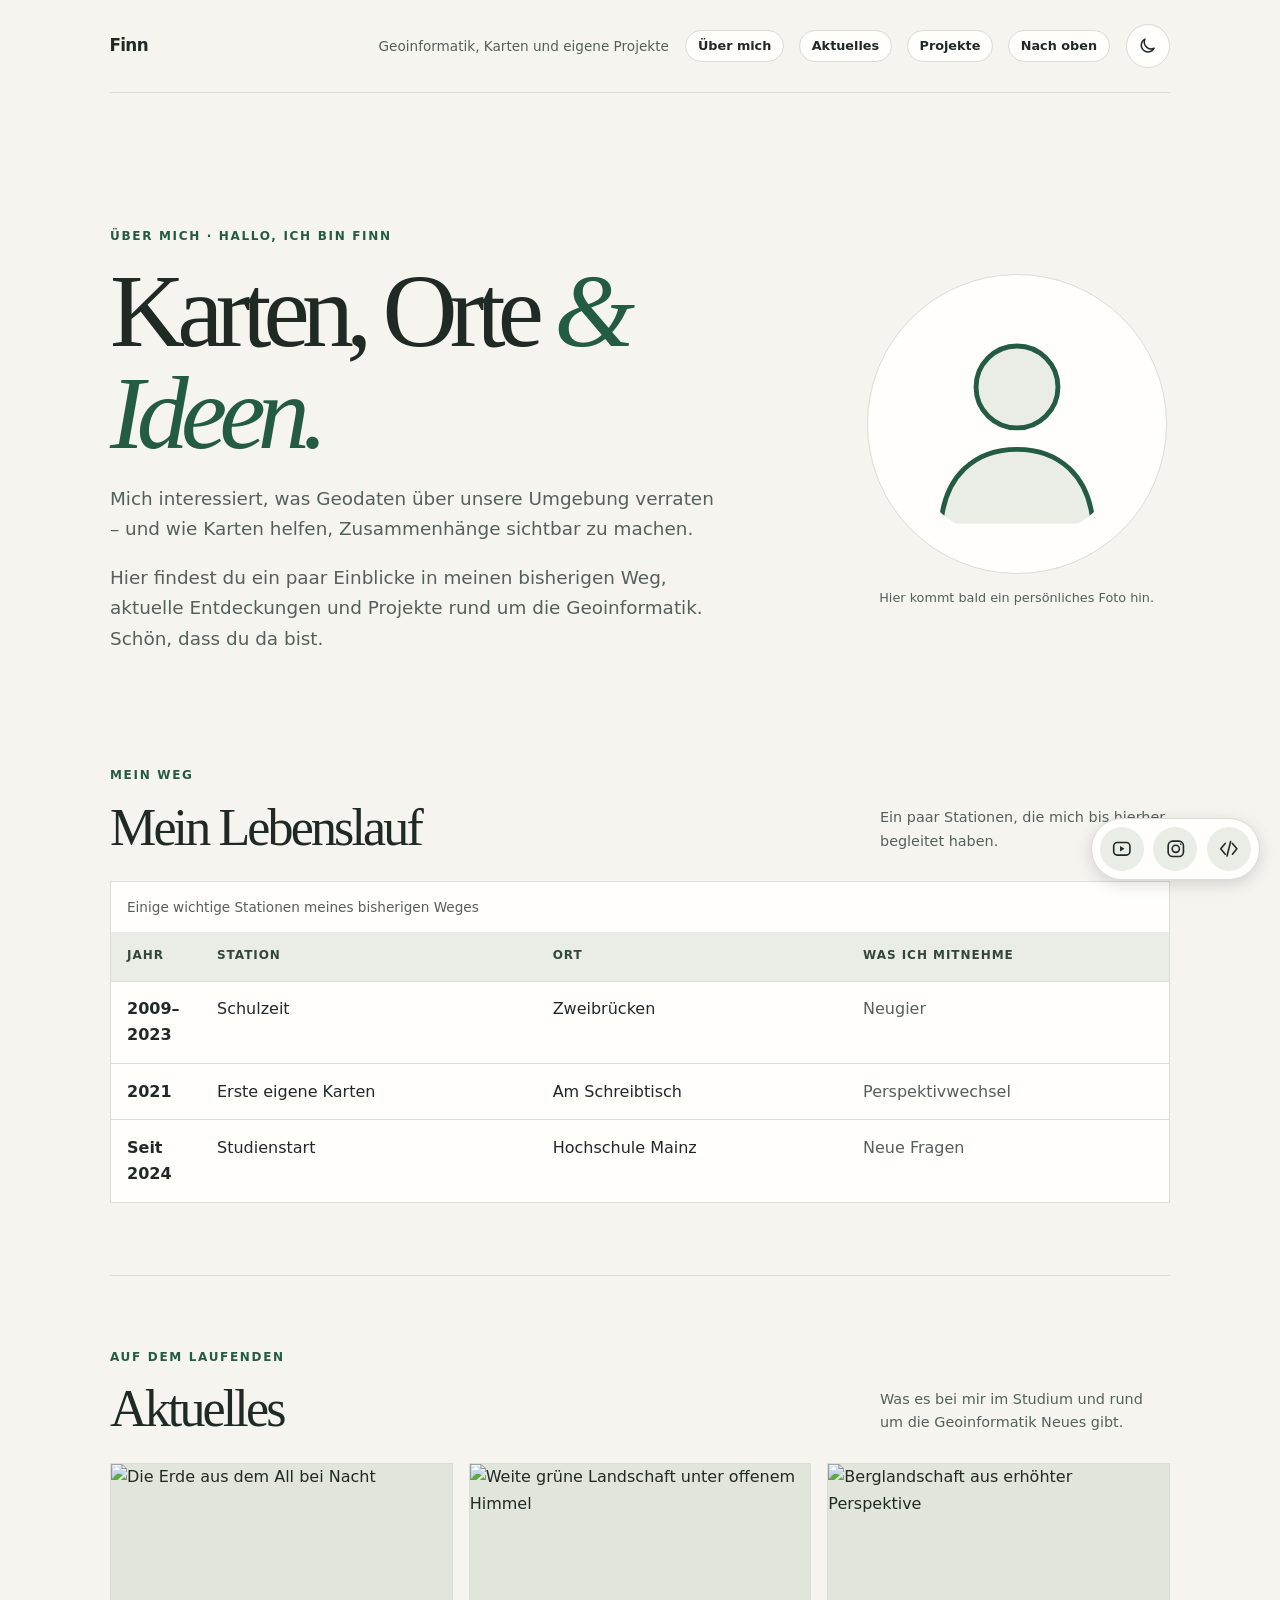
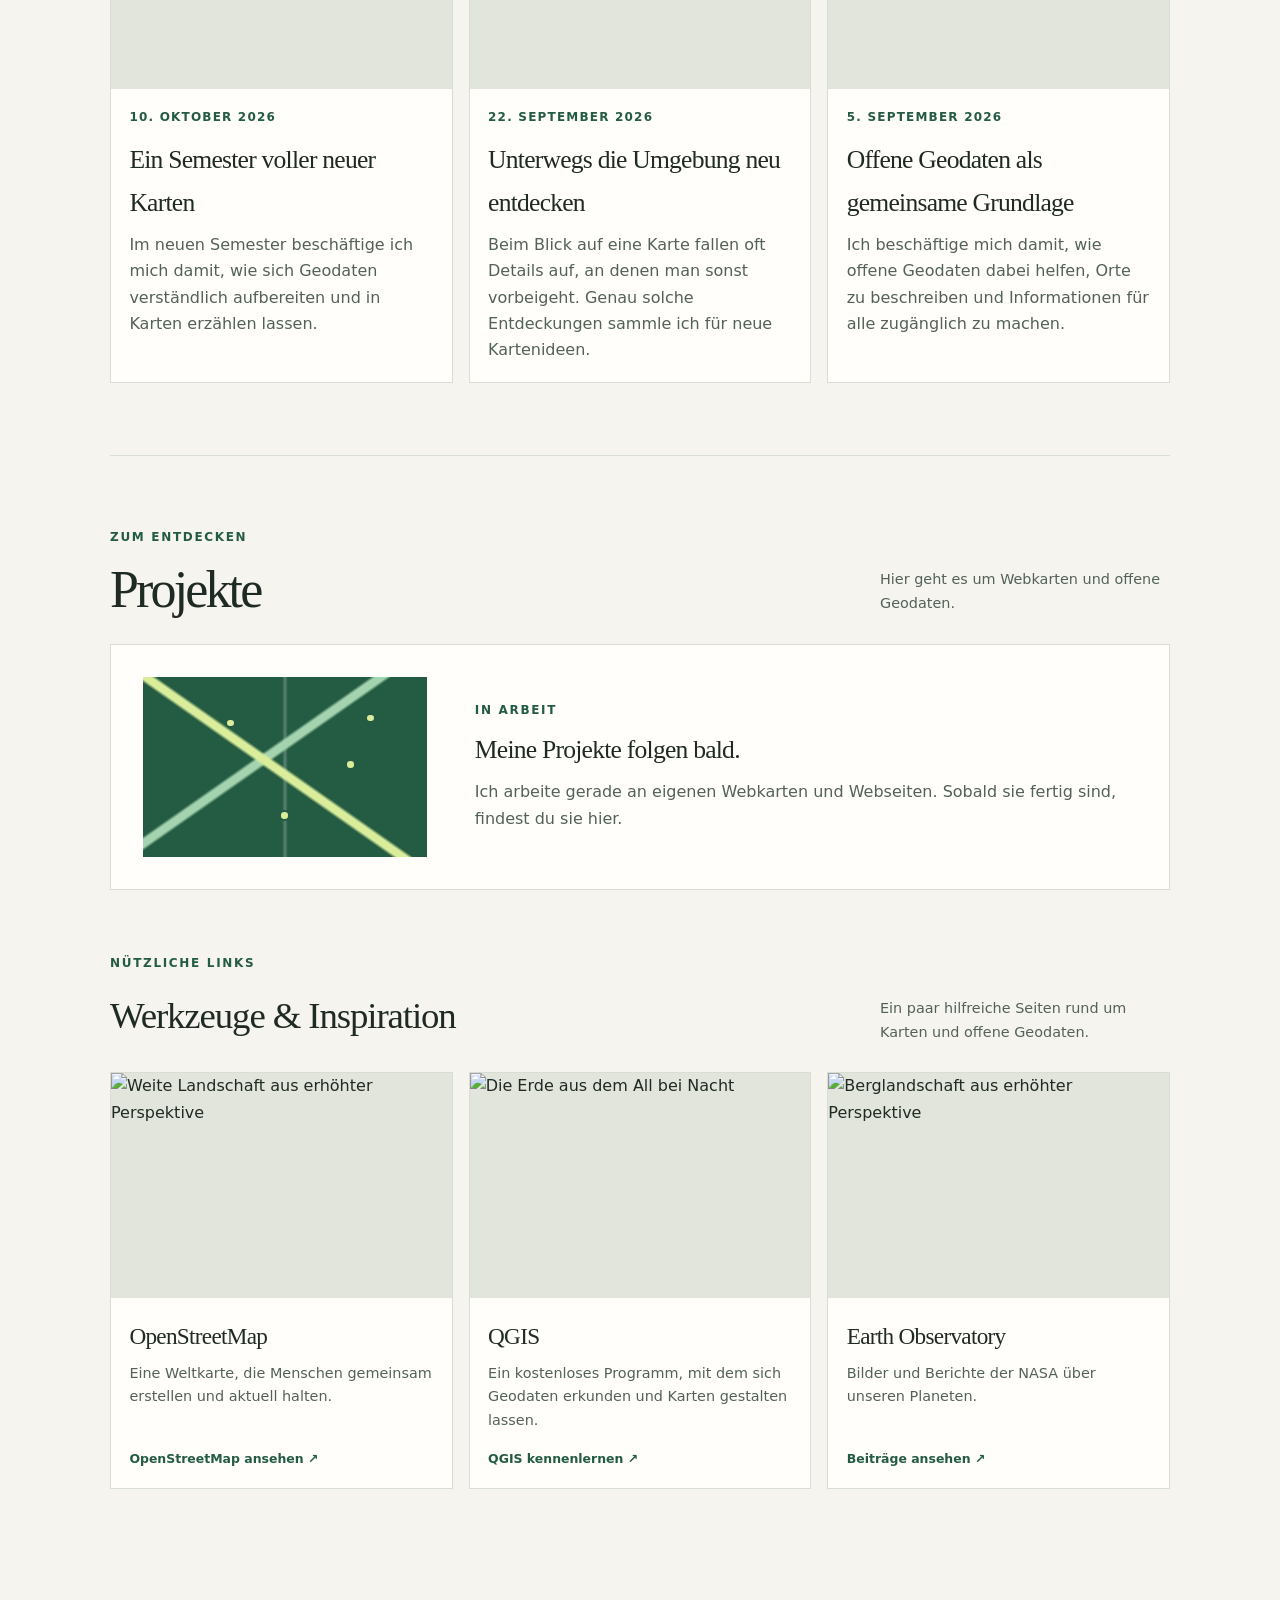
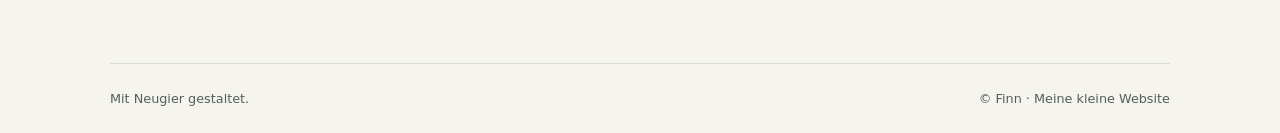
==== commit ac218ee6: "uebung2 Aufgeben" ====
--- a/index.html
+++ b/index.html
@@ -4,17 +4,23 @@
   <meta charset="utf-8">
   <meta name="viewport" content="width=device-width, initial-scale=1">
   <meta name="theme-color" content="#f5f4ef">
-  <meta name="description" content="Die persönliche Startseite von Finn – unterwegs zwischen Karten, Orten und Ideen.">
-  <title>Finn — Karten, Orte, Ideen</title>
+  <meta name="description" content="Auf Finns persönlicher Website geht es um Geoinformatik, Karten und eigene Projekte.">
+  <title>Finn – Geoinformatik, Karten und Projekte</title>
   <link rel="stylesheet" href="styles.css">
 </head>
 <body>
   <div class="page">
     <header class="site-header">
-      <a class="wordmark" href="#start" aria-label="Finn — zum Seitenanfang">Finn</a>
+      <a class="wordmark" href="#start" aria-label="Finn – zur Startseite">Finn</a>
       <div class="header-actions">
-        <p class="header-note">Persönliche Notizen aus der Geoinformatik</p>
-        <button class="theme-toggle" type="button" aria-label="Dark Mode aktivieren" title="Dark Mode aktivieren">
+        <p class="header-note">Geoinformatik, Karten und eigene Projekte</p>
+        <nav class="site-nav" aria-label="Hauptnavigation">
+          <a href="#about">Über mich</a>
+          <a href="#news">Aktuelles</a>
+          <a href="#projects">Projekte</a>
+          <a href="#start" aria-label="Zurück nach oben" title="Zurück nach oben">Nach oben</a>
+        </nav>
+        <button class="theme-toggle" type="button" aria-label="Dunkles Design aktivieren" title="Dunkles Design aktivieren">
           <svg class="moon-icon" viewBox="0 0 24 24" aria-hidden="true">
             <path d="M20.2 15.2A8.5 8.5 0 0 1 8.8 3.8 8.5 8.5 0 1 0 20.2 15.2Z"></path>
           </svg>
@@ -27,121 +33,257 @@
     </header>
 
     <main id="start">
-      <section class="intro" aria-labelledby="intro-title">
-        <div>
-          <p class="eyebrow">Hallo, ich bin Finn</p>
-          <h1 id="intro-title">Karten, Orte <span>&amp; Ideen.</span></h1>
-          <div class="intro-copy">
-            <p>Mich interessiert, wie wir unsere Welt lesen können: durch Daten, durch Karten und vor allem durch die Geschichten, die Orte erzählen.</p>
-            <p>Hier sammle ich Stationen meines Weges, kleine Entdeckungen und Projekte rund um Geoinformatik. Schön, dass du vorbeischaust.</p>
-          </div>
-        </div>
-        <figure class="brand-mark">
-          <div class="monogram" role="img" aria-label="Logo mit dem Buchstaben F">F</div>
-          <figcaption>Finn · neugierig auf die Welt</figcaption>
-        </figure>
+      <section class="section about-section" id="about" aria-labelledby="about-title">
+        <div class="about-grid">
+          <div>
+            <p class="eyebrow">Über mich · Hallo, ich bin Finn</p>
+            <h1 id="about-title">Karten, Orte <span>&amp; Ideen.</span></h1>
+            <div class="intro-copy">
+              <p>Mich interessiert, was Geodaten über unsere Umgebung verraten – und wie Karten helfen, Zusammenhänge sichtbar zu machen.</p>
+              <p>Hier findest du ein paar Einblicke in meinen bisherigen Weg, aktuelle Entdeckungen und Projekte rund um die Geoinformatik. Schön, dass du da bist.</p>
+            </div>
+          </div>
+          <figure class="portrait-placeholder">
+            <svg viewBox="0 0 240 240" role="img" aria-labelledby="portrait-title">
+              <title id="portrait-title">Neutrale Silhouette als Platzhalter für ein persönliches Foto</title>
+              <circle cx="120" cy="82" r="42"></circle>
+              <path d="M42 222c4-48 34-76 78-76s74 28 78 76"></path>
+            </svg>
+            <figcaption>Hier kommt bald ein persönliches Foto hin.</figcaption>
+          </figure>
+        </div>
+
+        <div class="about-details">
+          <div class="section-heading">
+            <div>
+              <p class="section-label">Mein Weg</p>
+              <h2 id="weg-title">Mein Lebenslauf</h2>
+            </div>
+            <p>Ein paar Stationen, die mich bis hierher begleitet haben.</p>
+          </div>
+          <div class="table-wrap">
+            <table>
+              <caption>Einige wichtige Stationen meines bisherigen Weges</caption>
+              <thead>
+                <tr>
+                  <th scope="col">Jahr</th>
+                  <th scope="col">Station</th>
+                  <th scope="col">Ort</th>
+                  <th scope="col">Was ich mitnehme</th>
+                </tr>
+              </thead>
+              <tbody>
+                <tr>
+                  <th scope="row">2009–2023</th>
+                  <td>Schulzeit</td>
+                  <td>Zweibrücken</td>
+                  <td>Neugier</td>
+                </tr>
+                <tr>
+                  <th scope="row">2021</th>
+                  <td>Erste eigene Karten</td>
+                  <td>Am Schreibtisch</td>
+                  <td>Perspektivwechsel</td>
+                </tr>
+                <tr>
+                  <th scope="row">Seit 2024</th>
+                  <td>Studienstart</td>
+                  <td>Hochschule Mainz</td>
+                  <td>Neue Fragen</td>
+                </tr>
+              </tbody>
+            </table>
+          </div>
+        </div>
       </section>
 
-      <section class="section" aria-labelledby="weg-title">
+      <section class="section" id="news" aria-labelledby="news-title">
         <div class="section-heading">
           <div>
-            <p class="section-label">Ein paar Koordinaten</p>
-            <h2 id="weg-title">Mein Lebenslauf</h2>
-          </div>
-          <p>Drei kleine Stationen zwischen ersten Fragen und neuen Perspektiven.</p>
-        </div>
-        <div class="table-wrap">
-          <table>
-            <caption>Stationen, die meinen Blick auf Orte und Karten geprägt haben</caption>
-            <thead>
-              <tr>
-                <th scope="col">Jahr</th>
-                <th scope="col">Station</th>
-                <th scope="col">Ort</th>
-                <th scope="col">Stichwort</th>
-              </tr>
-            </thead>
-            <tbody>
-              <tr>
-                <th scope="row">2009-2023</th>
-                <td>Schulzeit</td>
-                <td>Zweibrücken</td>
-                <td>Neugier</td>
-              </tr>
-              <tr>
-                <th scope="row">2021</th>
-                <td>Erste eigene Karten</td>
-                <td>Am Schreibtisch</td>
-                <td>Perspektivwechsel</td>
-              </tr>
-              <tr>
-                <th scope="row">2024-Gegenwart</th>
-                <td>Studienstart</td>
-                <td>Hochschule Mainz</td>
-                <td>Neue Fragen</td>
-              </tr>
-              
-            </tbody>
-          </table>
+            <p class="section-label">Auf dem Laufenden</p>
+            <h2 id="news-title">Aktuelles</h2>
+          </div>
+          <p>Was es bei mir im Studium und rund um die Geoinformatik Neues gibt.</p>
+        </div>
+        <div class="news-grid" id="news-list" aria-live="polite">
+          <p class="news-status" role="status">Meldungen werden geladen …</p>
         </div>
       </section>
 
-      <section class="section" aria-labelledby="fundstuecke-title">
+      <section class="section" id="projects" aria-labelledby="projects-title">
         <div class="section-heading">
           <div>
-            <p class="section-label">Zum Weiterklicken</p>
-            <h2 id="fundstuecke-title">Fundstücke</h2>
-          </div>
-          <p>Drei gute Startpunkte für alle, die Karten und offene Daten mögen.</p>
-        </div>
-        <div class="gallery">
-          <a class="card" href="https://www.openstreetmap.org/" target="_blank" rel="noopener noreferrer" aria-label="OpenStreetMap öffnen (neuer Tab)">
-            <img src="https://images.unsplash.com/photo-1500530855697-b586d89ba3ee?auto=format&amp;fit=crop&amp;w=900&amp;q=85" alt="Weite Landschaft aus erhöhter Perspektive" width="900" height="667" loading="lazy">
-            <div class="card-copy">
-              <h3>OpenStreetMap</h3>
-              <p>Eine offene Weltkarte, gebaut von Menschen für Menschen.</p>
-              <span class="card-link">Karte entdecken ↗</span>
+            <p class="section-label">Zum Entdecken</p>
+            <h2 id="projects-title">Projekte</h2>
+          </div>
+          <p>Hier geht es um Webkarten und offene Geodaten.</p>
+        </div>
+        <article class="project-placeholder">
+          <div class="project-map-art" aria-hidden="true">
+            <span></span>
+            <span></span>
+            <span></span>
+            <span></span>
+          </div>
+          <div>
+            <p class="section-label">In Arbeit</p>
+            <h3>Meine Projekte folgen bald.</h3>
+            <p>Ich arbeite gerade an eigenen Webkarten und Webseiten. Sobald sie fertig sind, findest du sie hier.</p>
+          </div>
+        </article>
+
+        <div class="resources">
+          <div class="section-heading">
+            <div>
+              <p class="section-label">Nützliche Links</p>
+              <h3>Werkzeuge &amp; Inspiration</h3>
             </div>
-          </a>
-          <a class="card" href="https://qgis.org/" target="_blank" rel="noopener noreferrer" aria-label="QGIS öffnen (neuer Tab)">
-            <img src="https://images.unsplash.com/photo-1451187580459-43490279c0fa?auto=format&amp;fit=crop&amp;w=900&amp;q=85" alt="Die Erde aus dem All bei Nacht" width="900" height="667" loading="lazy">
-            <div class="card-copy">
-              <h3>QGIS</h3>
-              <p>Freie Software, um räumliche Daten sichtbar zu machen.</p>
-              <span class="card-link">Werkzeug kennenlernen ↗</span>
-            </div>
-          </a>
-          <a class="card" href="https://earthobservatory.nasa.gov/" target="_blank" rel="noopener noreferrer" aria-label="NASA Earth Observatory öffnen (neuer Tab)">
-            <img src="https://images.unsplash.com/photo-1464822759023-fed622ff2c3b?auto=format&amp;fit=crop&amp;w=900&amp;q=85" alt="Berglandschaft aus erhöhter Perspektive" width="900" height="667" loading="lazy">
-            <div class="card-copy">
-              <h3>Earth Observatory</h3>
-              <p>Unser Planet in Bildern und Geschichten aus dem All.</p>
-              <span class="card-link">Erde betrachten ↗</span>
-            </div>
-          </a>
+            <p>Ein paar hilfreiche Seiten rund um Karten und offene Geodaten.</p>
+          </div>
+          <div class="gallery">
+            <a class="card" href="https://www.openstreetmap.org/" target="_blank" rel="noopener noreferrer" aria-label="OpenStreetMap öffnen (neuer Tab)">
+              <img src="https://images.unsplash.com/photo-1500530855697-b586d89ba3ee?auto=format&amp;fit=crop&amp;w=900&amp;q=85" alt="Weite Landschaft aus erhöhter Perspektive" width="900" height="667" loading="lazy">
+              <div class="card-copy">
+                <h3>OpenStreetMap</h3>
+                <p>Eine Weltkarte, die Menschen gemeinsam erstellen und aktuell halten.</p>
+                <span class="card-link">OpenStreetMap ansehen ↗</span>
+              </div>
+            </a>
+            <a class="card" href="https://qgis.org/" target="_blank" rel="noopener noreferrer" aria-label="QGIS öffnen (neuer Tab)">
+              <img src="https://images.unsplash.com/photo-1451187580459-43490279c0fa?auto=format&amp;fit=crop&amp;w=900&amp;q=85" alt="Die Erde aus dem All bei Nacht" width="900" height="667" loading="lazy">
+              <div class="card-copy">
+                <h3>QGIS</h3>
+                <p>Ein kostenloses Programm, mit dem sich Geodaten erkunden und Karten gestalten lassen.</p>
+                <span class="card-link">QGIS kennenlernen ↗</span>
+              </div>
+            </a>
+            <a class="card" href="https://earthobservatory.nasa.gov/" target="_blank" rel="noopener noreferrer" aria-label="NASA Earth Observatory öffnen (neuer Tab)">
+              <img src="https://images.unsplash.com/photo-1464822759023-fed622ff2c3b?auto=format&amp;fit=crop&amp;w=900&amp;q=85" alt="Berglandschaft aus erhöhter Perspektive" width="900" height="667" loading="lazy">
+              <div class="card-copy">
+                <h3>Earth Observatory</h3>
+                <p>Bilder und Berichte der NASA über unseren Planeten.</p>
+                <span class="card-link">Beiträge ansehen ↗</span>
+              </div>
+            </a>
+          </div>
         </div>
       </section>
     </main>
 
     <footer class="site-footer">
-      <p>Mit Neugier gemacht.</p>
-      <p>© Finn · Eine kleine Ecke im Web</p>
+      <p>Mit Neugier gestaltet.</p>
+      <p>© Finn · Meine kleine Website</p>
     </footer>
   </div>
+  <nav class="social-links" aria-label="Social Media">
+    <a href="https://www.youtube.com/" target="_blank" rel="noopener noreferrer" aria-label="YouTube öffnen (neuer Tab)" title="YouTube">
+      <svg viewBox="0 0 24 24" aria-hidden="true">
+        <rect x="3" y="5" width="18" height="14" rx="4"></rect>
+        <path d="m10 9 5 3-5 3z"></path>
+      </svg>
+    </a>
+    <a href="https://www.instagram.com/" target="_blank" rel="noopener noreferrer" aria-label="Instagram öffnen (neuer Tab)" title="Instagram">
+      <svg viewBox="0 0 24 24" aria-hidden="true">
+        <rect x="3.5" y="3.5" width="17" height="17" rx="5"></rect>
+        <circle cx="12" cy="12" r="4"></circle>
+        <circle class="social-icon-dot" cx="17.5" cy="6.8" r="1"></circle>
+      </svg>
+    </a>
+    <a href="https://github.com/" target="_blank" rel="noopener noreferrer" aria-label="GitHub öffnen (neuer Tab)" title="GitHub">
+      <svg viewBox="0 0 24 24" aria-hidden="true">
+        <path d="m8 6-5 6 5 6M16 6l5 6-5 6m-2-14-4 16"></path>
+      </svg>
+    </a>
+  </nav>
     <script>
       const themeToggle = document.querySelector(".theme-toggle");
       const themeColor = document.querySelector('meta[name="theme-color"]');
+      const newsList = document.querySelector("#news-list");
 
       themeToggle.addEventListener("click", () => {
         const isDark = document.documentElement.dataset.theme !== "dark";
         const nextTheme = isDark ? "dark" : "light";
-        const nextLabel = isDark ? "Light Mode aktivieren" : "Dark Mode aktivieren";
+        const nextLabel = isDark ? "Helles Design aktivieren" : "Dunkles Design aktivieren";
 
         document.documentElement.dataset.theme = nextTheme;
         themeToggle.setAttribute("aria-label", nextLabel);
         themeToggle.title = nextLabel;
         themeColor.content = isDark ? "#171d19" : "#f5f4ef";
       });
+
+      async function loadNews() {
+        try {
+          const response = await fetch("assets/news.json");
+          if (!response.ok) {
+            throw new Error(`News konnten nicht geladen werden (HTTP ${response.status}).`);
+          }
+
+          const news = await response.json();
+          if (!Array.isArray(news)) {
+            throw new TypeError("Die News-Datei muss eine Liste von Meldungen enthalten.");
+          }
+
+          newsList.replaceChildren();
+          if (news.length === 0) {
+            const status = document.createElement("p");
+            status.className = "news-status";
+            status.setAttribute("role", "status");
+            status.textContent = "Zurzeit gibt es keine neuen Meldungen.";
+            newsList.append(status);
+            return;
+          }
+
+          const dateFormatter = new Intl.DateTimeFormat("de-DE", {
+            day: "numeric",
+            month: "long",
+            year: "numeric"
+          });
+
+          news.forEach((item) => {
+            if (!item.title || !item.date || !item.summary || !item.image || !item.imageAlt) {
+              throw new TypeError("Jede Meldung braucht Titel, Datum, Kurztext, Bild und Bildbeschreibung.");
+            }
+
+            const article = document.createElement("article");
+            article.className = "news-card";
+
+            const image = document.createElement("img");
+            image.src = item.image;
+            image.alt = item.imageAlt;
+            image.loading = "lazy";
+            image.width = 900;
+            image.height = 600;
+
+            const content = document.createElement("div");
+            content.className = "news-card-copy";
+
+            const date = document.createElement("time");
+            date.className = "news-date";
+            date.dateTime = item.date;
+            date.textContent = dateFormatter.format(new Date(`${item.date}T12:00:00`));
+
+            const title = document.createElement("h3");
+            title.textContent = item.title;
+
+            const summary = document.createElement("p");
+            summary.textContent = item.summary;
+
+            content.append(date, title, summary);
+            article.append(image, content);
+            newsList.append(article);
+          });
+        } catch (error) {
+          console.error("Fehler beim Laden der News:", error);
+          newsList.replaceChildren();
+          const status = document.createElement("p");
+          status.className = "news-status";
+          status.setAttribute("role", "status");
+          status.textContent = "Die Meldungen konnten gerade nicht geladen werden. Bitte versuche es später erneut.";
+          newsList.append(status);
+        }
+      }
+
+      loadNews();
     </script>
 </body>
 </html>
--- a/styles.css
+++ b/styles.css
@@ -64,11 +64,15 @@
 }
 
 .site-header {
+  position: sticky;
+  top: 0;
+  z-index: 10;
   display: flex;
   align-items: center;
   justify-content: space-between;
   gap: 1rem;
   padding-block: 1.5rem;
+  background: var(--paper);
   border-bottom: 1px solid var(--line);
 }
 
@@ -90,6 +94,36 @@
   margin: 0;
   color: var(--muted);
   font-size: 0.85rem;
+}
+
+.site-nav {
+  display: flex;
+  align-items: center;
+  gap: 0.9rem;
+}
+
+.site-nav a {
+  padding: 0.45rem 0.75rem;
+  border: 1px solid var(--line);
+  border-radius: 999px;
+  background: var(--surface);
+  color: var(--ink);
+  font-size: 0.8rem;
+  font-weight: 700;
+  line-height: 1.2;
+  text-decoration: none;
+  transition: background-color 160ms ease, border-color 160ms ease, color 160ms ease;
+}
+
+.site-nav a:hover,
+.site-nav a:focus-visible {
+  border-color: var(--brand-bg);
+  background: var(--brand-bg);
+  color: var(--lime);
+}
+
+.site-nav a:focus-visible {
+  outline-offset: 3px;
 }
 
 .theme-toggle {
@@ -139,12 +173,12 @@
   padding-block: clamp(3rem, 8vw, 6.5rem);
 }
 
-.intro {
+.about-grid {
   display: grid;
   grid-template-columns: minmax(0, 1.5fr) minmax(220px, 0.7fr);
   align-items: center;
   gap: clamp(2rem, 8vw, 6rem);
-  padding-bottom: clamp(4rem, 9vw, 7rem);
+  padding-block: clamp(1rem, 3vw, 2rem) clamp(3rem, 7vw, 5rem);
 }
 
 .eyebrow,
@@ -189,41 +223,43 @@
   margin-bottom: 0;
 }
 
-.brand-mark {
+.portrait-placeholder {
+  display: grid;
+  justify-items: center;
+  gap: 0.8rem;
   margin: 0;
-  position: relative;
-  isolation: isolate;
-}
-
-.brand-mark::before {
-  position: absolute;
-  z-index: -1;
-  inset: 1rem -1rem -1rem 1rem;
-  border: 1px solid #9aa994;
-  content: "";
-}
-
-.monogram {
-  display: grid;
-  width: 100%;
+  color: var(--muted);
+  text-align: center;
+}
+
+.portrait-placeholder svg {
+  width: min(100%, 300px);
   aspect-ratio: 1;
-  place-items: center;
-  background: var(--brand-bg);
-  color: var(--lime);
-  font-family: var(--serif);
-  font-size: clamp(9rem, 22vw, 16rem);
-  line-height: 1;
-}
-
-.brand-mark figcaption {
-  margin-top: 0.8rem;
-  color: var(--muted);
+  padding: 2rem;
+  border: 1px solid var(--line);
+  border-radius: 50%;
+  background: var(--surface);
+  fill: var(--table-heading-bg);
+  stroke: var(--green);
+  stroke-width: 5;
+}
+
+.portrait-placeholder figcaption {
   font-size: 0.8rem;
 }
 
 .section {
   padding-block: clamp(2.75rem, 6vw, 4.5rem);
   border-top: 1px solid var(--line);
+}
+
+.section[id]:not(.about-section) {
+  scroll-margin-top: 6rem;
+}
+
+.about-section {
+  padding-top: 0;
+  border-top: 0;
 }
 
 .section-heading {
@@ -248,6 +284,130 @@
   margin-bottom: 0.15rem;
   color: var(--muted);
   font-size: 0.9rem;
+}
+
+.about-details {
+  padding-top: clamp(1rem, 3vw, 2rem);
+}
+
+.news-grid {
+  display: grid;
+  grid-template-columns: repeat(3, minmax(0, 1fr));
+  gap: 1rem;
+}
+
+.news-card {
+  min-width: 0;
+  overflow: hidden;
+  border: 1px solid var(--line);
+  background: var(--surface);
+}
+
+.news-card img {
+  display: block;
+  width: 100%;
+  height: 225px;
+  background: var(--image-bg);
+  object-fit: cover;
+}
+
+.news-card-copy {
+  padding: 1.15rem;
+}
+
+.news-card .news-date {
+  display: block;
+  margin-bottom: 0.75rem;
+  color: var(--green);
+  font-size: 0.75rem;
+  font-weight: 750;
+  letter-spacing: 0.1em;
+  text-transform: uppercase;
+}
+
+.news-card h3,
+.project-placeholder h3,
+.resources .section-heading h3 {
+  margin-bottom: 0.5rem;
+  font-family: var(--serif);
+  font-size: 1.6rem;
+  font-weight: 400;
+  letter-spacing: -0.03em;
+}
+
+.news-card p,
+.project-placeholder p:last-child {
+  margin-bottom: 0;
+  color: var(--muted);
+}
+
+.news-status {
+  grid-column: 1 / -1;
+  margin: 0;
+  padding: 1.5rem;
+  border: 1px solid var(--line);
+  background: var(--surface);
+  color: var(--muted);
+}
+
+.project-placeholder {
+  display: grid;
+  grid-template-columns: minmax(140px, 0.6fr) minmax(0, 1.4fr);
+  align-items: center;
+  gap: clamp(1.5rem, 5vw, 3rem);
+  padding: clamp(1.25rem, 4vw, 2rem);
+  border: 1px solid var(--line);
+  background: var(--surface);
+}
+
+.project-placeholder .section-label {
+  margin-bottom: 0.5rem;
+}
+
+.project-map-art {
+  position: relative;
+  min-height: 180px;
+  overflow: hidden;
+  background-color: var(--brand-bg);
+  background-image: linear-gradient(35deg, transparent 46%, var(--lime) 47%, var(--lime) 49%, transparent 50%), linear-gradient(145deg, transparent 42%, #a4d4af 43%, #a4d4af 45%, transparent 46%), linear-gradient(90deg, transparent 49%, rgba(255, 255, 255, 0.25) 50%, transparent 51%);
+}
+
+.project-map-art span {
+  position: absolute;
+  width: 0.65rem;
+  height: 0.65rem;
+  border: 2px solid var(--brand-bg);
+  border-radius: 50%;
+  background: var(--lime);
+}
+
+.project-map-art span:nth-child(1) {
+  top: 23%;
+  left: 29%;
+}
+
+.project-map-art span:nth-child(2) {
+  top: 46%;
+  right: 25%;
+}
+
+.project-map-art span:nth-child(3) {
+  bottom: 20%;
+  left: 48%;
+}
+
+.project-map-art span:nth-child(4) {
+  top: 20%;
+  right: 18%;
+}
+
+.resources {
+  padding-top: clamp(2.5rem, 6vw, 4rem);
+}
+
+.resources .section-heading h3 {
+  margin-bottom: 0;
+  font-size: clamp(1.7rem, 4vw, 2.3rem);
 }
 
 .table-wrap {
@@ -322,7 +482,7 @@
 .card img {
   display: block;
   width: 100%;
-  aspect-ratio: 1.35 / 1;
+  height: 225px;
   background: var(--image-bg);
   object-fit: cover;
 }
@@ -369,15 +529,73 @@
   margin: 0;
 }
 
+.social-links {
+  position: fixed;
+  right: 1.25rem;
+  bottom: 1.25rem;
+  z-index: 20;
+  display: flex;
+  gap: 0.6rem;
+  padding: 0.5rem;
+  border: 1px solid var(--line);
+  border-radius: 999px;
+  background: var(--surface);
+  box-shadow: 0 4px 16px rgb(0 0 0 / 14%);
+}
+
+.social-links a {
+  display: grid;
+  width: 2.75rem;
+  height: 2.75rem;
+  place-items: center;
+  border-radius: 50%;
+  background: var(--table-heading-bg);
+  color: var(--ink);
+  transition: background-color 160ms ease, color 160ms ease, transform 160ms ease;
+}
+
+.social-links a:hover {
+  transform: translateY(-2px);
+  background: var(--brand-bg);
+  color: var(--lime);
+}
+
+.social-links a:focus-visible {
+  outline-offset: 2px;
+}
+
+.social-links svg {
+  width: 1.35rem;
+  height: 1.35rem;
+  fill: none;
+  stroke: currentColor;
+  stroke-linecap: round;
+  stroke-linejoin: round;
+  stroke-width: 1.8;
+}
+
+.social-links a:first-child svg path {
+  fill: currentColor;
+  stroke: none;
+}
+
+.social-links .social-icon-dot {
+  fill: currentColor;
+  stroke: none;
+}
+
 @media (max-width: 700px) {
-  .intro {
+  .header-note {
+    display: none;
+  }
+
+  .about-grid {
     grid-template-columns: minmax(0, 1fr);
     gap: 2.5rem;
   }
 
-  .brand-mark {
-    width: min(75%, 340px);
-    margin-inline: auto;
+  .portrait-placeholder svg {
+    width: min(75%, 280px);
   }
 
   .section-heading {
@@ -390,15 +608,15 @@
     grid-template-columns: 1fr;
   }
 
+  .news-grid {
+    grid-template-columns: 1fr;
+  }
+
   .card {
     display: grid;
     grid-template-columns: minmax(110px, 0.8fr) minmax(0, 1.2fr);
   }
 
-  .card img {
-    height: 100%;
-    aspect-ratio: auto;
-  }
 }
 
 @media (max-width: 460px) {
@@ -406,13 +624,22 @@
     width: min(100% - 2rem, 1060px);
   }
 
-  .header-note {
-    max-width: 130px;
-    text-align: right;
-  }
-
   .header-actions {
     gap: 0.6rem;
+  }
+
+  .site-nav {
+    gap: 0.55rem;
+  }
+
+  .site-nav a {
+    padding: 0.38rem 0.45rem;
+    font-size: 0.68rem;
+  }
+
+  .social-links {
+    right: 0.75rem;
+    bottom: 0.75rem;
   }
 
   th,
@@ -428,8 +655,12 @@
     grid-template-columns: 1fr;
   }
 
-  .card img {
-    aspect-ratio: 1.8 / 1;
+  .project-placeholder {
+    grid-template-columns: 1fr;
+  }
+
+  .project-map-art {
+    min-height: 150px;
   }
 
   .site-footer {
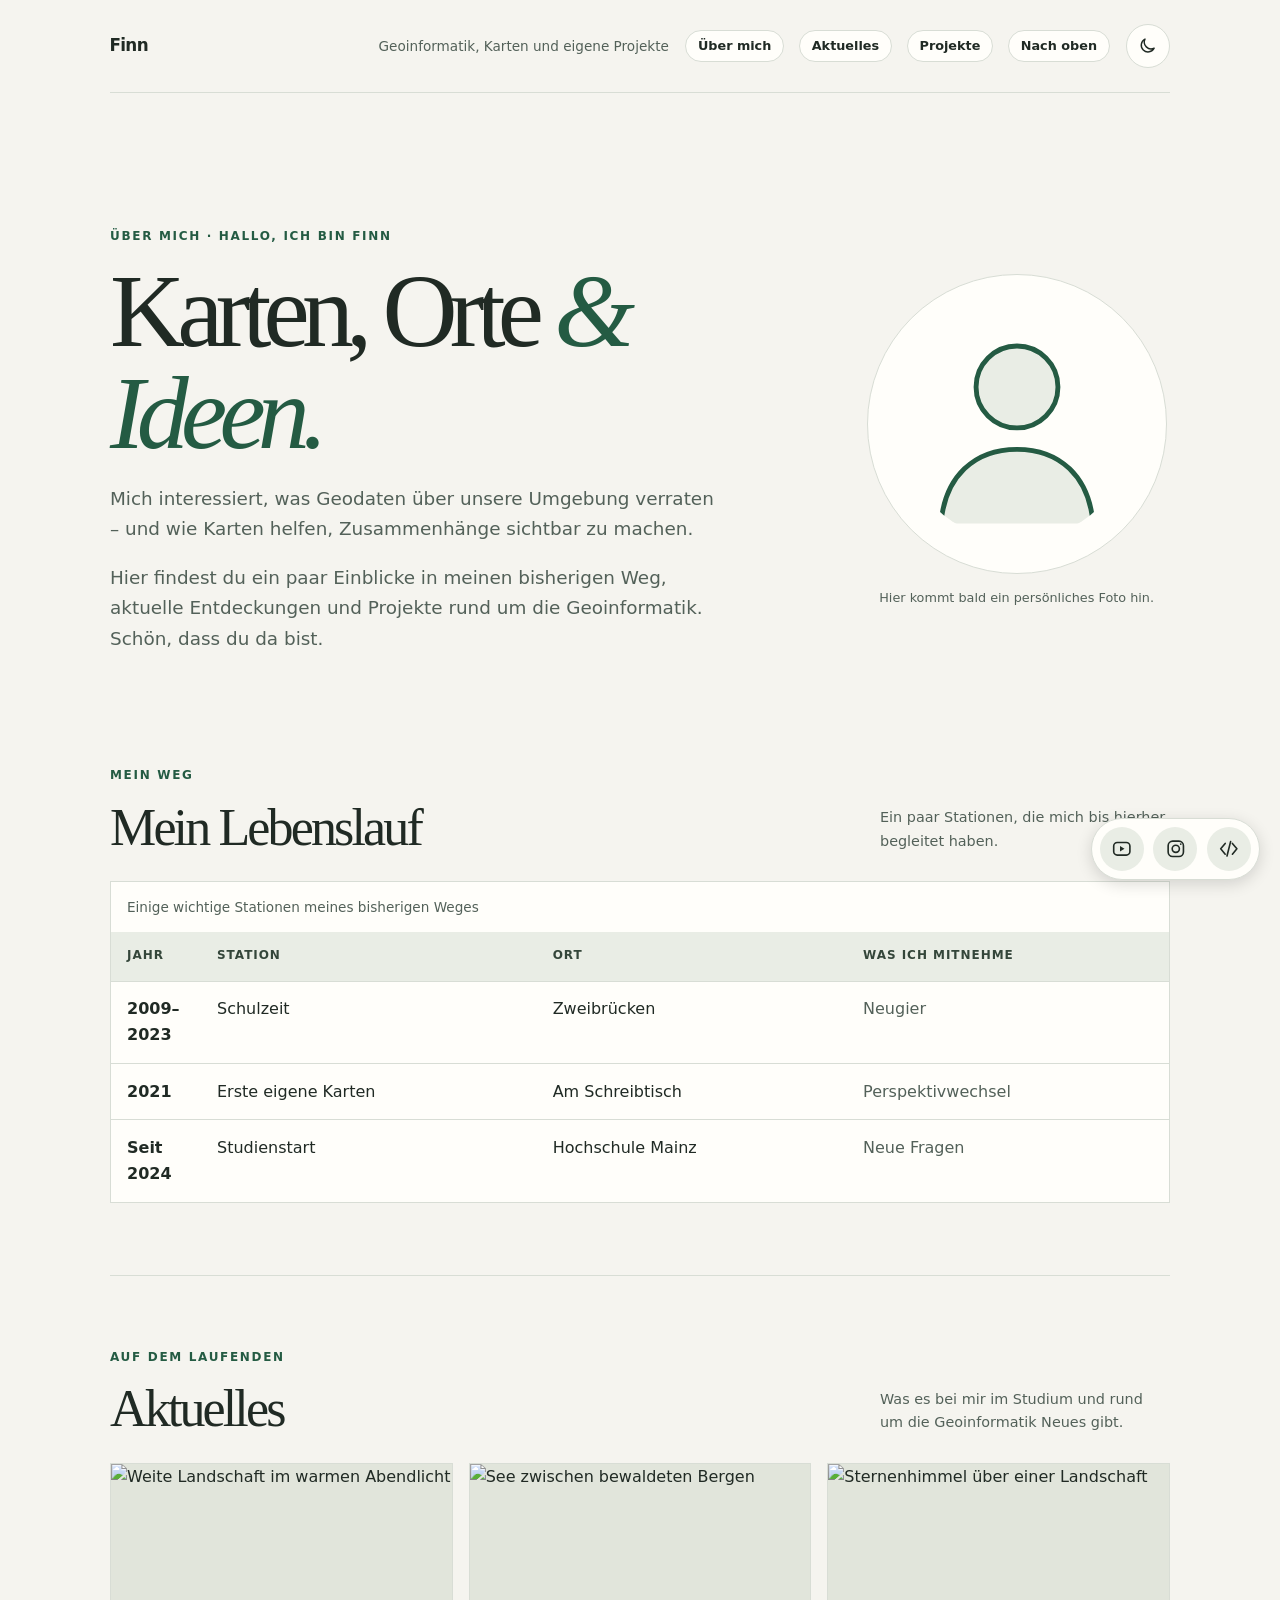
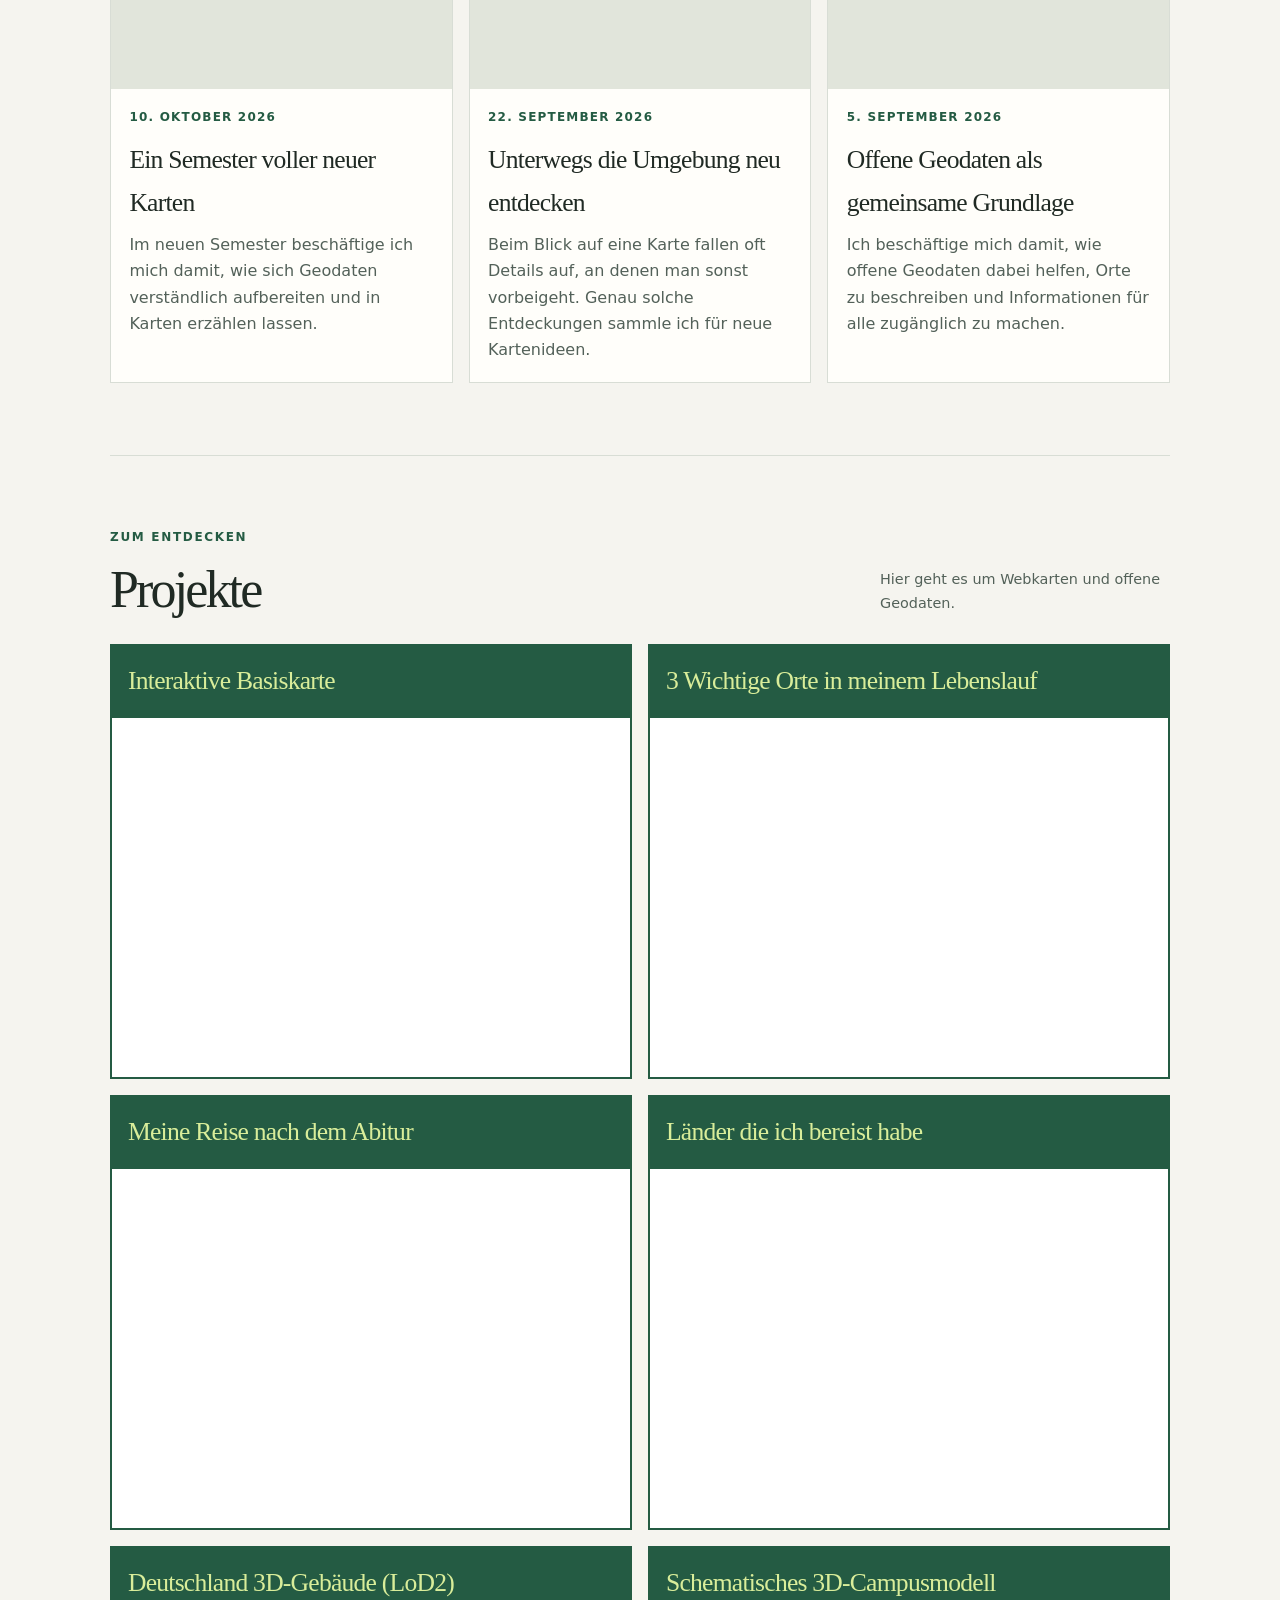
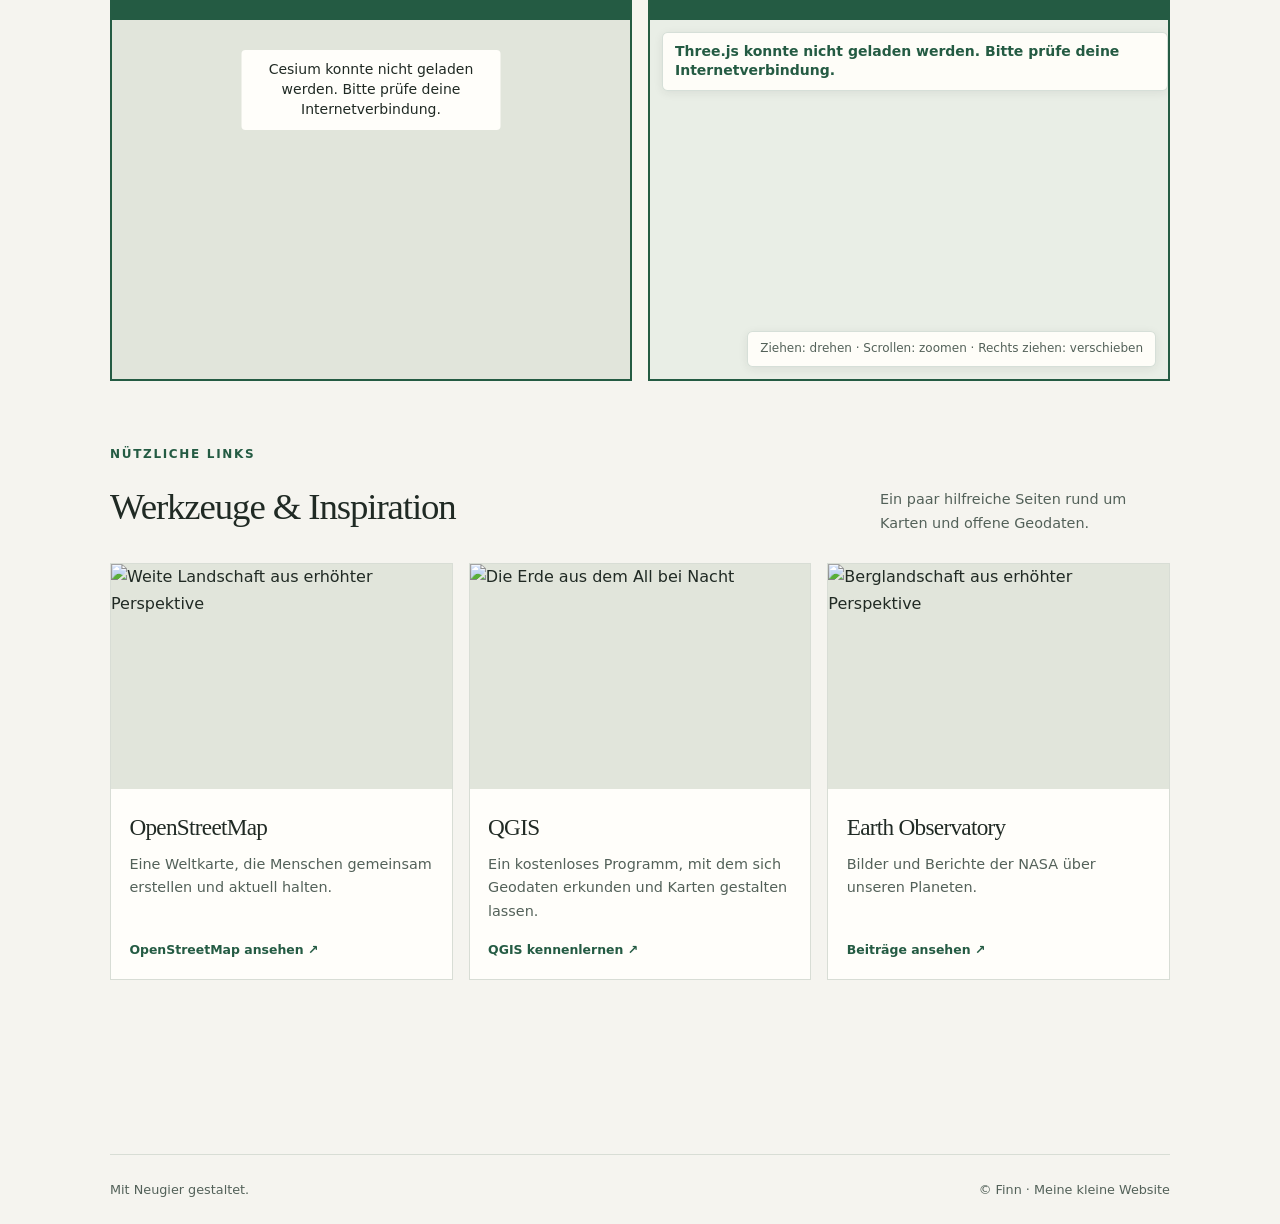
==== commit d1048ca8: "uebung3" ====
--- a/index.html
+++ b/index.html
@@ -118,19 +118,32 @@
           </div>
           <p>Hier geht es um Webkarten und offene Geodaten.</p>
         </div>
-        <article class="project-placeholder">
-          <div class="project-map-art" aria-hidden="true">
-            <span></span>
-            <span></span>
-            <span></span>
-            <span></span>
-          </div>
-          <div>
-            <p class="section-label">In Arbeit</p>
-            <h3>Meine Projekte folgen bald.</h3>
-            <p>Ich arbeite gerade an eigenen Webkarten und Webseiten. Sobald sie fertig sind, findest du sie hier.</p>
-          </div>
-        </article>
+        <div class="project-maps">
+          <article class="project-map-card">
+            <h3>Interaktive Basiskarte</h3>
+            <iframe src="Karten/map_1_basiskarte.html" title="Interaktive Basiskarte" loading="lazy"></iframe>
+          </article>
+          <article class="project-map-card">
+            <h3>3 Wichtige Orte in meinem Lebenslauf</h3>
+            <iframe src="Karten/map_2_punkte.html" title="3 Wichtige Orte in meinem Lebenslauf" loading="lazy"></iframe>
+          </article>
+          <article class="project-map-card">
+            <h3>Meine Reise nach dem Abitur</h3>
+            <iframe src="Karten/map_3_reiseroute.html" title="Meine Reise nach dem Abitur" loading="lazy"></iframe>
+          </article>
+          <article class="project-map-card">
+            <h3>Länder die ich bereist habe</h3>
+            <iframe src="Karten/map_4_flaechen_online.html" title="Länder die ich bereist habe" loading="lazy"></iframe>
+          </article>
+          <article class="project-map-card">
+            <h3>Deutschland 3D-Gebäude (LoD2)</h3>
+            <iframe src="Karten/map_5_3d.html" title="Deutschland 3D-Gebäude mit Cesium" loading="lazy"></iframe>
+          </article>
+          <article class="project-map-card">
+            <h3>Schematisches 3D-Campusmodell</h3>
+            <iframe src="Karten/map_6_threejs.html" title="Interaktives schematisches 3D-Campusmodell mit Three.js" loading="lazy"></iframe>
+          </article>
+        </div>
 
         <div class="resources">
           <div class="section-heading">
--- a/styles.css
+++ b/styles.css
@@ -326,7 +326,7 @@
 }
 
 .news-card h3,
-.project-placeholder h3,
+.project-map-card h3,
 .resources .section-heading h3 {
   margin-bottom: 0.5rem;
   font-family: var(--serif);
@@ -335,8 +335,7 @@
   letter-spacing: -0.03em;
 }
 
-.news-card p,
-.project-placeholder p:last-child {
+.news-card p {
   margin-bottom: 0;
   color: var(--muted);
 }
@@ -350,55 +349,33 @@
   color: var(--muted);
 }
 
-.project-placeholder {
+.project-maps {
   display: grid;
-  grid-template-columns: minmax(140px, 0.6fr) minmax(0, 1.4fr);
-  align-items: center;
-  gap: clamp(1.5rem, 5vw, 3rem);
-  padding: clamp(1.25rem, 4vw, 2rem);
-  border: 1px solid var(--line);
-  background: var(--surface);
-}
-
-.project-placeholder .section-label {
-  margin-bottom: 0.5rem;
-}
-
-.project-map-art {
-  position: relative;
-  min-height: 180px;
+  grid-template-columns: repeat(2, minmax(0, 1fr));
+  gap: 1rem;
+}
+
+.project-map-card {
+  min-width: 0;
   overflow: hidden;
-  background-color: var(--brand-bg);
-  background-image: linear-gradient(35deg, transparent 46%, var(--lime) 47%, var(--lime) 49%, transparent 50%), linear-gradient(145deg, transparent 42%, #a4d4af 43%, #a4d4af 45%, transparent 46%), linear-gradient(90deg, transparent 49%, rgba(255, 255, 255, 0.25) 50%, transparent 51%);
-}
-
-.project-map-art span {
-  position: absolute;
-  width: 0.65rem;
-  height: 0.65rem;
   border: 2px solid var(--brand-bg);
-  border-radius: 50%;
-  background: var(--lime);
-}
-
-.project-map-art span:nth-child(1) {
-  top: 23%;
-  left: 29%;
-}
-
-.project-map-art span:nth-child(2) {
-  top: 46%;
-  right: 25%;
-}
-
-.project-map-art span:nth-child(3) {
-  bottom: 20%;
-  left: 48%;
-}
-
-.project-map-art span:nth-child(4) {
-  top: 20%;
-  right: 18%;
+  background: var(--surface);
+}
+
+.project-map-card h3 {
+  margin: 0;
+  padding: 0.9rem 1rem;
+  background: var(--brand-bg);
+  color: var(--lime);
+}
+
+.project-map-card iframe {
+  display: block;
+  width: 100%;
+  height: 360px;
+  border: 0;
+  border-top: 1px solid var(--brand-bg);
+  background: var(--image-bg);
 }
 
 .resources {
@@ -655,12 +632,8 @@
     grid-template-columns: 1fr;
   }
 
-  .project-placeholder {
+  .project-maps {
     grid-template-columns: 1fr;
-  }
-
-  .project-map-art {
-    min-height: 150px;
   }
 
   .site-footer {
